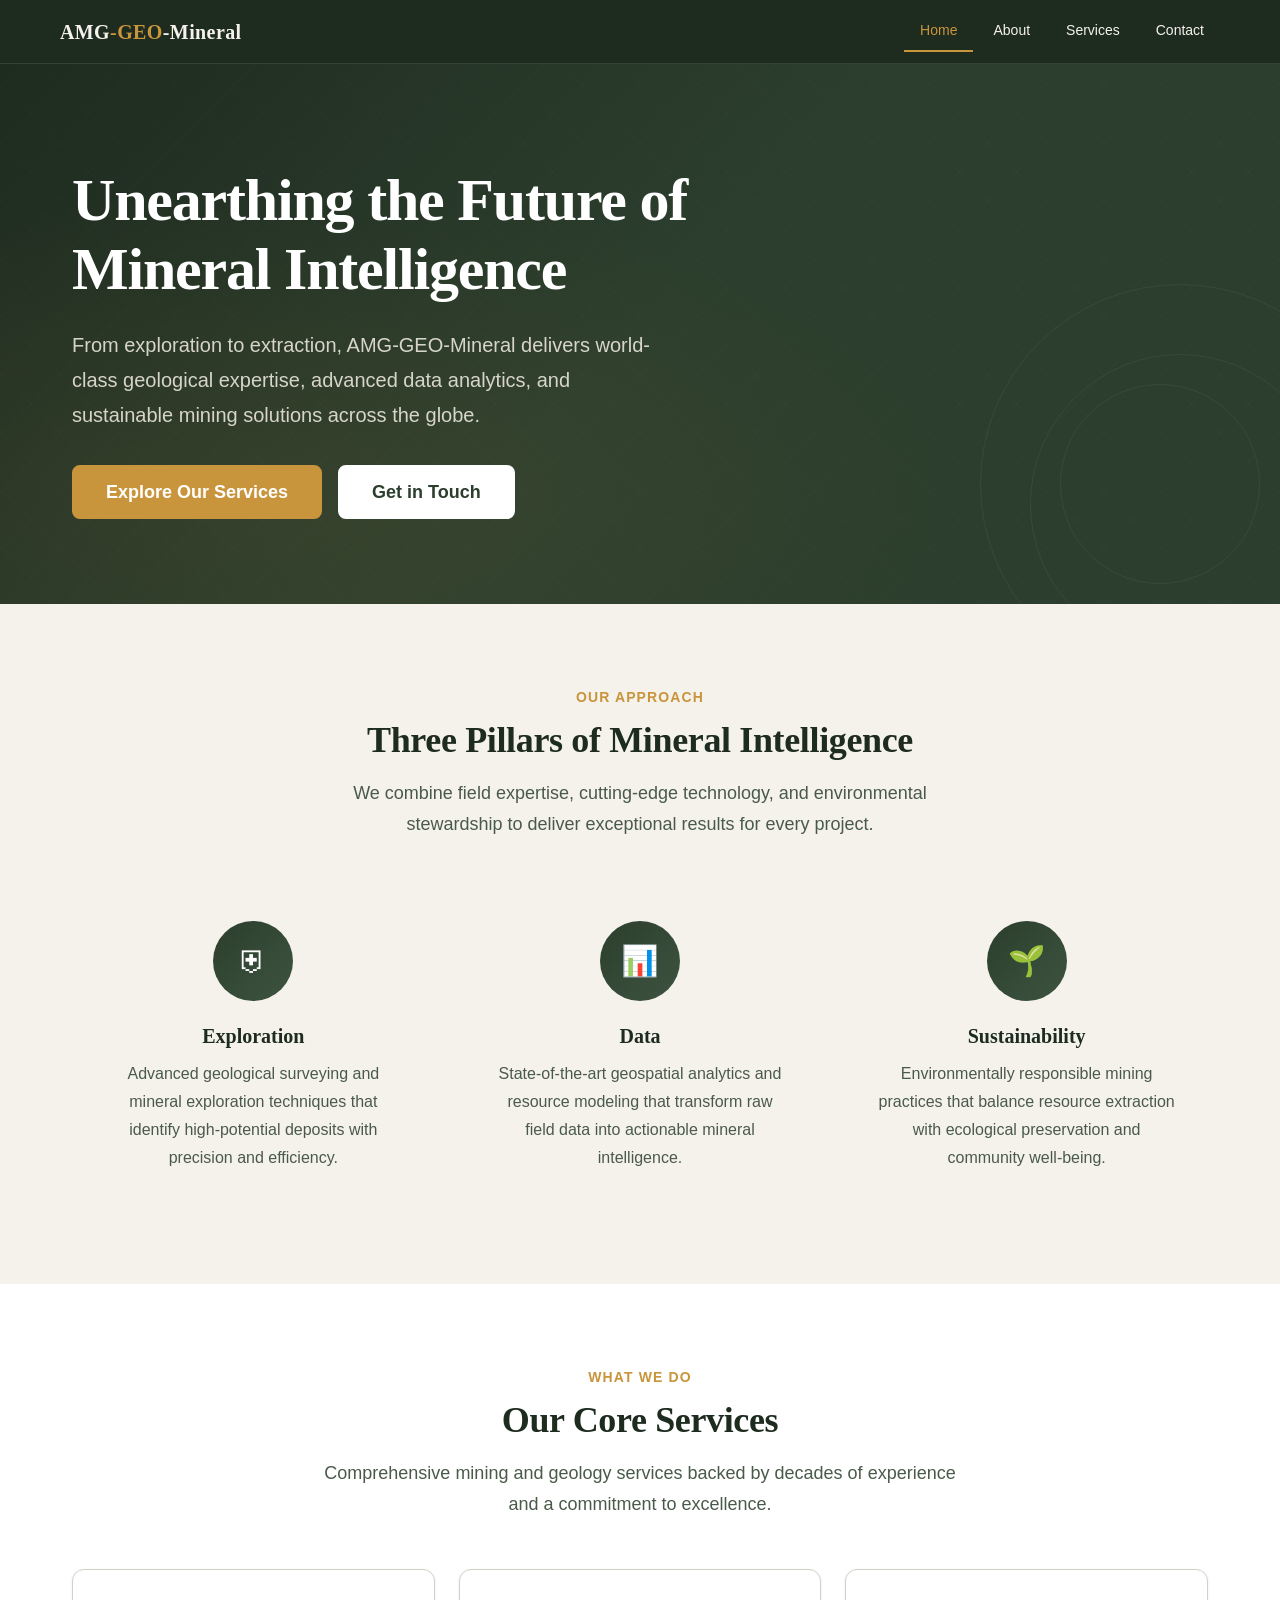
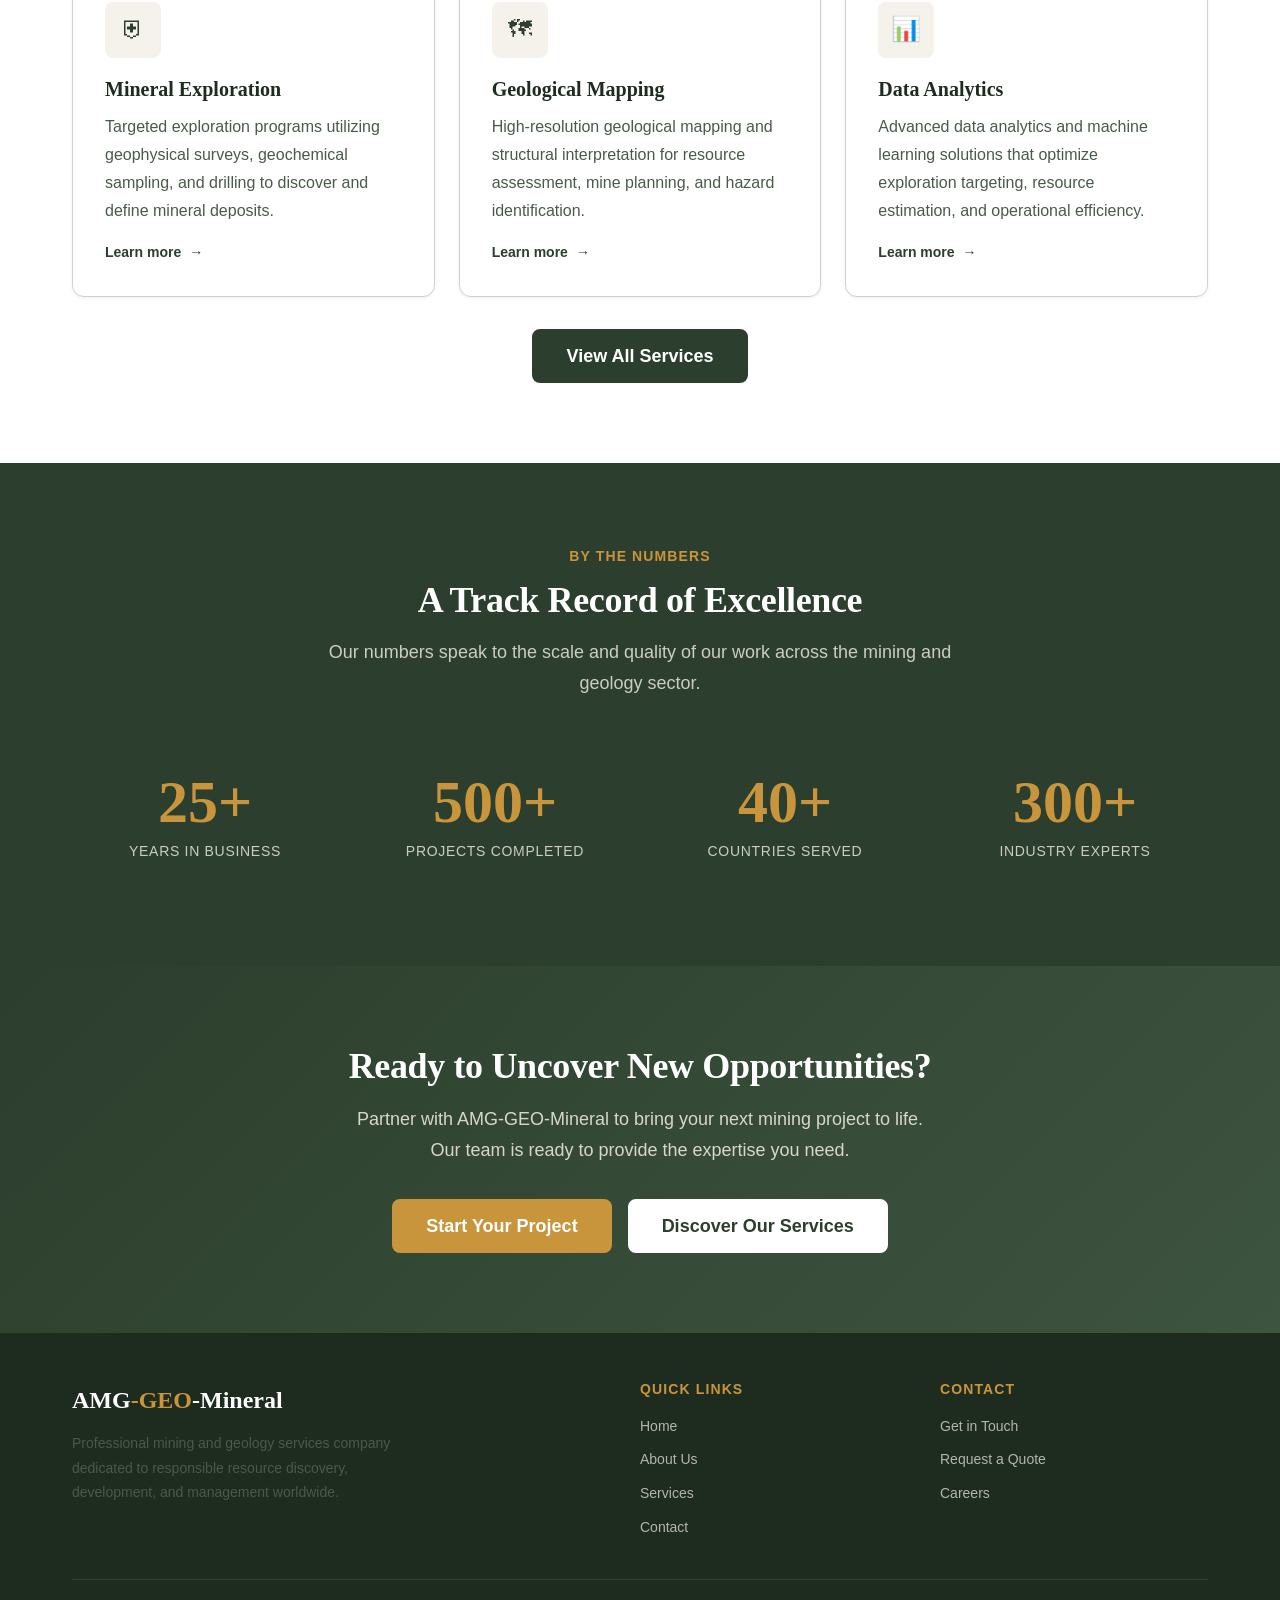
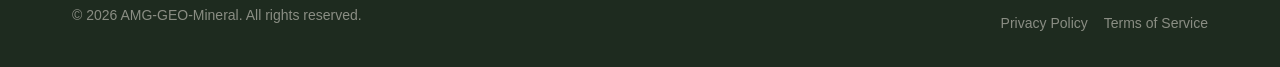
==== index.html @ ed51b672 "Initial site: landing pages, services, about, and assets Full static site for AMG-GEO-Mineral with c" ====
<!DOCTYPE html>
<html lang="en">
<head>
  <meta charset="UTF-8">
  <meta name="viewport" content="width=device-width, initial-scale=1.0">
  <meta name="description" content="AMG-GEO-Mineral — Unearthing the Future of Mineral Intelligence. Professional mining and geology services including exploration, mapping, and data analytics.">
  <title>AMG-GEO-Mineral — Mining &amp; Geology Services</title>
  <link rel="stylesheet" href="assets/css/main.css">
  <link rel="icon" type="image/svg+xml" href="data:image/svg+xml,%3Csvg xmlns='http://www.w3.org/2000/svg' viewBox='0 0 100 100'%3E%3Ctext y='.9em' font-size='90'%3E%E2%97%87%3C/text%3E%3C/svg%3E">
</head>
<body>

  <!-- ========== NAVIGATION ========== -->
  <header class="nav" role="banner">
    <nav class="nav__inner" aria-label="Main navigation">
      <a href="index.html" class="nav__logo" aria-label="AMG-GEO-Mineral home">
        AMG<span class="nav__logo-accent">-GEO</span>-Mineral
      </a>
      <button class="nav__toggle" aria-expanded="false" aria-controls="nav-menu" aria-label="Toggle navigation menu">
        <span class="nav__toggle-bar"></span>
        <span class="nav__toggle-bar"></span>
        <span class="nav__toggle-bar"></span>
      </button>
      <ul id="nav-menu" class="nav__links" aria-hidden="true">
        <li><a href="index.html" class="nav__link nav__link--active">Home</a></li>
        <li><a href="about/mineral-exploration-company/" class="nav__link">About</a></li>
        <li><a href="services/mineral-exploration-services/" class="nav__link">Services</a></li>
        <li><a href="pages/contact.html" class="nav__link">Contact</a></li>
      </ul>
    </nav>
  </header>

  <main>
    <!-- ========== HERO ========== -->
    <section class="hero" aria-label="Hero banner">
      <div class="hero__pattern" aria-hidden="true"></div>
      <div class="hero__geology" aria-hidden="true">
        <div class="hero__geology-line"></div>
        <div class="hero__geology-line"></div>
        <div class="hero__geology-line"></div>
      </div>
      <div class="container">
        <div class="hero__content">
          <h1 class="hero__tagline">Unearthing the Future of Mineral Intelligence</h1>
          <p class="hero__subtitle">From exploration to extraction, AMG-GEO-Mineral delivers world-class geological expertise, advanced data analytics, and sustainable mining solutions across the globe.</p>
          <div class="hero__actions">
            <a href="pages/services.html" class="btn btn--accent btn--large">Explore Our Services</a>
            <a href="pages/contact.html" class="btn btn--light btn--large">Get in Touch</a>
          </div>
        </div>
      </div>
    </section>

    <!-- ========== VALUE PROPOSITION (PILLARS) ========== -->
    <section class="section section--cream" aria-labelledby="value-prop-title">
      <div class="container">
        <div class="section__header">
          <span class="section-label">Our Approach</span>
          <h2 id="value-prop-title" class="section__title">Three Pillars of Mineral Intelligence</h2>
          <p class="section__subtitle">We combine field expertise, cutting-edge technology, and environmental stewardship to deliver exceptional results for every project.</p>
        </div>
        <div class="grid grid--3">
          <article class="pillar">
            <div class="pillar__graphic" aria-hidden="true">&#x26E8;</div>
            <h3 class="pillar__title">Exploration</h3>
            <p class="pillar__text">Advanced geological surveying and mineral exploration techniques that identify high-potential deposits with precision and efficiency.</p>
          </article>
          <article class="pillar">
            <div class="pillar__graphic" aria-hidden="true">&#x1F4CA;</div>
            <h3 class="pillar__title">Data</h3>
            <p class="pillar__text">State-of-the-art geospatial analytics and resource modeling that transform raw field data into actionable mineral intelligence.</p>
          </article>
          <article class="pillar">
            <div class="pillar__graphic" aria-hidden="true">&#x1F331;</div>
            <h3 class="pillar__title">Sustainability</h3>
            <p class="pillar__text">Environmentally responsible mining practices that balance resource extraction with ecological preservation and community well-being.</p>
          </article>
        </div>
      </div>
    </section>

    <!-- ========== FEATURED SERVICES ========== -->
    <section class="section" aria-labelledby="services-preview-title">
      <div class="container">
        <div class="section__header">
          <span class="section-label">What We Do</span>
          <h2 id="services-preview-title" class="section__title">Our Core Services</h2>
          <p class="section__subtitle">Comprehensive mining and geology services backed by decades of experience and a commitment to excellence.</p>
        </div>
        <div class="featured-services">
          <article class="card">
            <div class="card__icon" aria-hidden="true">&#x26E8;</div>
            <h3 class="card__title">Mineral Exploration</h3>
            <p class="card__text">Targeted exploration programs utilizing geophysical surveys, geochemical sampling, and drilling to discover and define mineral deposits.</p>
            <a href="pages/services.html" class="card__link">
              Learn more <span class="card__link-arrow" aria-hidden="true">&rarr;</span>
            </a>
          </article>
          <article class="card">
            <div class="card__icon" aria-hidden="true">&#x1F5FA;</div>
            <h3 class="card__title">Geological Mapping</h3>
            <p class="card__text">High-resolution geological mapping and structural interpretation for resource assessment, mine planning, and hazard identification.</p>
            <a href="pages/services.html" class="card__link">
              Learn more <span class="card__link-arrow" aria-hidden="true">&rarr;</span>
            </a>
          </article>
          <article class="card">
            <div class="card__icon" aria-hidden="true">&#x1F4CA;</div>
            <h3 class="card__title">Data Analytics</h3>
            <p class="card__text">Advanced data analytics and machine learning solutions that optimize exploration targeting, resource estimation, and operational efficiency.</p>
            <a href="pages/services.html" class="card__link">
              Learn more <span class="card__link-arrow" aria-hidden="true">&rarr;</span>
            </a>
          </article>
        </div>
        <div class="text-center" style="margin-top: var(--space-8);">
          <a href="pages/services.html" class="btn btn--primary btn--large">View All Services</a>
        </div>
      </div>
    </section>

    <!-- ========== STATS ========== -->
    <section class="section section--green" aria-labelledby="stats-title">
      <div class="container">
        <div class="section__header">
          <span class="section-label">By the Numbers</span>
          <h2 id="stats-title" class="section__title">A Track Record of Excellence</h2>
          <p class="section__subtitle">Our numbers speak to the scale and quality of our work across the mining and geology sector.</p>
        </div>
        <div class="stats">
          <div class="stats__item">
            <div class="stats__number" aria-label="25+ years">25+</div>
            <div class="stats__label">Years in Business</div>
          </div>
          <div class="stats__item">
            <div class="stats__number" aria-label="500+ projects">500+</div>
            <div class="stats__label">Projects Completed</div>
          </div>
          <div class="stats__item">
            <div class="stats__number" aria-label="40+ countries">40+</div>
            <div class="stats__label">Countries Served</div>
          </div>
          <div class="stats__item">
            <div class="stats__number" aria-label="300+ experts">300+</div>
            <div class="stats__label">Industry Experts</div>
          </div>
        </div>
      </div>
    </section>

    <!-- ========== CTA ========== -->
    <section class="cta" aria-labelledby="cta-title">
      <div class="container">
        <h2 id="cta-title" class="cta__title">Ready to Uncover New Opportunities?</h2>
        <p class="cta__text">Partner with AMG-GEO-Mineral to bring your next mining project to life. Our team is ready to provide the expertise you need.</p>
        <div class="cta__actions">
          <a href="pages/contact.html" class="btn btn--accent btn--large">Start Your Project</a>
          <a href="pages/services.html" class="btn btn--light btn--large">Discover Our Services</a>
        </div>
      </div>
    </section>
  </main>

  <!-- ========== FOOTER ========== -->
  <footer class="footer" role="contentinfo">
    <div class="container">
      <div class="footer__grid">
        <div>
          <a href="index.html" class="footer__brand" aria-label="AMG-GEO-Mineral home">
            AMG<span class="footer__brand-accent">-GEO</span>-Mineral
          </a>
          <p class="footer__about">Professional mining and geology services company dedicated to responsible resource discovery, development, and management worldwide.</p>
        </div>
        <div>
          <h4 class="footer__heading">Quick Links</h4>
          <ul class="footer__links">
            <li><a href="index.html" class="footer__link">Home</a></li>
            <li><a href="about/mineral-exploration-company/" class="footer__link">About Us</a></li>
            <li><a href="services/mineral-exploration-services/" class="footer__link">Services</a></li>
            <li><a href="pages/contact.html" class="footer__link">Contact</a></li>
          </ul>
        </div>
        <div>
          <h4 class="footer__heading">Contact</h4>
          <ul class="footer__links">
            <li><a href="pages/contact.html" class="footer__link">Get in Touch</a></li>
            <li><a href="pages/contact.html" class="footer__link">Request a Quote</a></li>
            <li><a href="pages/contact.html" class="footer__link">Careers</a></li>
          </ul>
        </div>
      </div>
      <div class="footer__bottom">
        <p class="footer__copyright">&copy; 2026 AMG-GEO-Mineral. All rights reserved.</p>
        <nav class="footer__legal" aria-label="Legal links">
          <a href="#" class="footer__legal-link">Privacy Policy</a>
          <a href="#" class="footer__legal-link">Terms of Service</a>
        </nav>
      </div>
    </div>
  </footer>

  <script src="assets/js/main.js"></script>
</body>
</html>
---- assets/css/main.css ----
/* ============================================================
   AMG-GEO-Mineral -- Main Stylesheet
   Earth-tone mining & geology company website
   ============================================================ */

/* ---------- Custom Properties ---------- */
:root {
  /* Brand Colors — AMG-2 Brand Guide v1.0 */
  --color-deep-earth: #2C3E2D;
  --color-deep-earth-dark: #1E2B1F;
  --color-deep-earth-light: #3D5440;
  --color-mineral-teal: #1A7A6B;
  --color-mineral-teal-light: #219A87;
  --color-mineral-teal-dark: #146356;
  --color-ore-gold: #C9953C;
  --color-ore-gold-light: #DBAE5E;
  --color-ore-gold-dark: #A87A2E;
  --color-geode-white: #F5F2EB;
  --color-geode-white-dark: #E8E3D9;
  --color-white: #ffffff;

  /* Semantic Colors */
  --color-text-primary: var(--color-deep-earth-dark);
  --color-text-secondary: #4A5A4A;
  --color-text-on-dark: var(--color-geode-white);
  --color-text-muted: #7A8A7A;
  --color-bg-primary: var(--color-white);
  --color-bg-secondary: var(--color-geode-white);
  --color-bg-dark: var(--color-deep-earth-dark);
  --color-bg-green: var(--color-deep-earth);
  --color-accent: var(--color-ore-gold);
  --color-accent-hover: var(--color-ore-gold-light);
  --color-border: #D4D0C8;
  --color-success: #2E7D32;
  --color-error: #C62828;

  /* Typography — Brand: Inter (UI), DM Serif Display (headlines), JetBrains Mono (data) */
  --font-heading: 'DM Serif Display', Georgia, 'Times New Roman', serif;
  --font-body: 'Inter', -apple-system, BlinkMacSystemFont, 'Segoe UI', Roboto,
    Oxygen-Sans, Ubuntu, Cantarell, 'Helvetica Neue', sans-serif;
  --font-mono: 'JetBrains Mono', 'SFMono-Regular', Consolas, 'Liberation Mono', Menlo, monospace;

  --text-xs: 0.75rem;
  --text-sm: 0.875rem;
  --text-base: 1rem;
  --text-lg: 1.125rem;
  --text-xl: 1.25rem;
  --text-2xl: 1.5rem;
  --text-3xl: 1.875rem;
  --text-4xl: 2.25rem;
  --text-5xl: 3rem;
  --text-6xl: 3.75rem;

  --leading-tight: 1.15;
  --leading-snug: 1.3;
  --leading-normal: 1.6;
  --leading-relaxed: 1.75;

  /* Spacing */
  --space-1: 0.25rem;
  --space-2: 0.5rem;
  --space-3: 0.75rem;
  --space-4: 1rem;
  --space-5: 1.25rem;
  --space-6: 1.5rem;
  --space-8: 2rem;
  --space-10: 2.5rem;
  --space-12: 3rem;
  --space-16: 4rem;
  --space-20: 5rem;
  --space-24: 6rem;

  /* Layout */
  --max-width: 1200px;
  --nav-height: 4rem;

  /* Borders & Shadows */
  --radius-sm: 4px;
  --radius-md: 8px;
  --radius-lg: 12px;
  --shadow-sm: 0 1px 3px rgba(30, 43, 31, 0.08);
  --shadow-md: 0 4px 12px rgba(30, 43, 31, 0.12);
  --shadow-lg: 0 8px 30px rgba(30, 43, 31, 0.15);

  /* Transitions */
  --transition-fast: 150ms ease;
  --transition-base: 250ms ease;
  --transition-slow: 400ms ease;
}

/* ---------- Reset & Base ---------- */
*,
*::before,
*::after {
  box-sizing: border-box;
  margin: 0;
  padding: 0;
}

html {
  scroll-behavior: smooth;
  -webkit-text-size-adjust: 100%;
}

body {
  font-family: var(--font-body);
  font-size: var(--text-base);
  line-height: var(--leading-normal);
  color: var(--color-text-primary);
  background-color: var(--color-bg-primary);
  -webkit-font-smoothing: antialiased;
  -moz-osx-font-smoothing: grayscale;
}

img {
  max-width: 100%;
  height: auto;
  display: block;
}

a {
  color: var(--color-deep-earth);
  text-decoration: none;
  transition: color var(--transition-fast);
}

a:hover {
  color: var(--color-ore-gold);
}

a:focus-visible,
button:focus-visible,
input:focus-visible,
textarea:focus-visible,
select:focus-visible {
  outline: 2px solid var(--color-ore-gold);
  outline-offset: 2px;
}

ul, ol {
  list-style: none;
}

/* ---------- Typography ---------- */
h1, h2, h3, h4, h5, h6 {
  font-family: var(--font-heading);
  font-weight: 700;
  line-height: var(--leading-tight);
  color: var(--color-text-primary);
}

h1 {
  font-size: var(--text-4xl);
  letter-spacing: -0.02em;
}

h2 {
  font-size: var(--text-3xl);
  letter-spacing: -0.01em;
}

h3 {
  font-size: var(--text-2xl);
}

h4 {
  font-size: var(--text-xl);
}

p {
  margin-bottom: var(--space-4);
  color: var(--color-text-secondary);
}

.section-label {
  display: inline-block;
  font-family: var(--font-body);
  font-size: var(--text-sm);
  font-weight: 600;
  text-transform: uppercase;
  letter-spacing: 0.08em;
  color: var(--color-ore-gold);
  margin-bottom: var(--space-3);
}

/* ---------- Container ---------- */
.container {
  width: 100%;
  max-width: var(--max-width);
  margin: 0 auto;
  padding: 0 var(--space-5);
}

@media (min-width: 768px) {
  .container {
    padding: 0 var(--space-8);
  }
}

/* ---------- Buttons ---------- */
.btn {
  display: inline-flex;
  align-items: center;
  justify-content: center;
  gap: var(--space-2);
  font-family: var(--font-body);
  font-size: var(--text-base);
  font-weight: 600;
  line-height: 1;
  padding: var(--space-3) var(--space-6);
  border: 2px solid transparent;
  border-radius: var(--radius-md);
  cursor: pointer;
  transition: all var(--transition-base);
  text-align: center;
  white-space: nowrap;
}

.btn:focus-visible {
  outline: 2px solid var(--color-ore-gold);
  outline-offset: 2px;
}

.btn--primary {
  background-color: var(--color-deep-earth);
  color: var(--color-white);
  border-color: var(--color-deep-earth);
}

.btn--primary:hover,
.btn--primary:focus-visible {
  background-color: var(--color-deep-earth-light);
  border-color: var(--color-deep-earth-light);
  color: var(--color-white);
  transform: translateY(-1px);
  box-shadow: var(--shadow-md);
}

.btn--secondary {
  background-color: transparent;
  color: var(--color-deep-earth);
  border-color: var(--color-deep-earth);
}

.btn--secondary:hover,
.btn--secondary:focus-visible {
  background-color: var(--color-deep-earth);
  color: var(--color-white);
  transform: translateY(-1px);
}

.btn--accent {
  background-color: var(--color-ore-gold);
  color: var(--color-white);
  border-color: var(--color-ore-gold);
}

.btn--accent:hover,
.btn--accent:focus-visible {
  background-color: var(--color-ore-gold-dark);
  border-color: var(--color-ore-gold-dark);
  color: var(--color-white);
  transform: translateY(-1px);
  box-shadow: var(--shadow-md);
}

.btn--light {
  background-color: var(--color-white);
  color: var(--color-deep-earth);
  border-color: var(--color-white);
}

.btn--light:hover,
.btn--light:focus-visible {
  background-color: var(--color-geode-white);
  border-color: var(--color-geode-white);
  transform: translateY(-1px);
}

.btn--large {
  padding: var(--space-4) var(--space-8);
  font-size: var(--text-lg);
}

/* ---------- Navigation ---------- */
.nav {
  position: sticky;
  top: 0;
  z-index: 1000;
  background-color: var(--color-bg-dark);
  border-bottom: 1px solid rgba(245, 240, 232, 0.1);
  height: var(--nav-height);
}

.nav__inner {
  display: flex;
  align-items: center;
  justify-content: space-between;
  height: 100%;
  max-width: var(--max-width);
  margin: 0 auto;
  padding: 0 var(--space-5);
}

.nav__logo {
  font-family: var(--font-heading);
  font-size: var(--text-xl);
  font-weight: 700;
  color: var(--color-geode-white);
  letter-spacing: 0.02em;
  white-space: nowrap;
}

.nav__logo:hover {
  color: var(--color-ore-gold);
}

.nav__logo-accent {
  color: var(--color-ore-gold);
}

.nav__toggle {
  display: flex;
  flex-direction: column;
  justify-content: center;
  align-items: center;
  width: 44px;
  height: 44px;
  background: none;
  border: none;
  cursor: pointer;
  padding: var(--space-2);
  border-radius: var(--radius-sm);
  color: var(--color-geode-white);
}

.nav__toggle:hover {
  background-color: rgba(255, 255, 255, 0.1);
}

.nav__toggle-bar {
  display: block;
  width: 24px;
  height: 2px;
  background-color: var(--color-geode-white);
  transition: all var(--transition-base);
  border-radius: 1px;
}

.nav__toggle-bar + .nav__toggle-bar {
  margin-top: 6px;
}

.nav__toggle[aria-expanded="true"] .nav__toggle-bar:nth-child(1) {
  transform: rotate(45deg) translate(5px, 6px);
}

.nav__toggle[aria-expanded="true"] .nav__toggle-bar:nth-child(2) {
  opacity: 0;
}

.nav__toggle[aria-expanded="true"] .nav__toggle-bar:nth-child(3) {
  transform: rotate(-45deg) translate(5px, -6px);
}

.nav__links {
  display: none;
  position: absolute;
  top: var(--nav-height);
  left: 0;
  right: 0;
  background-color: var(--color-bg-dark);
  flex-direction: column;
  padding: var(--space-4) 0;
  border-bottom: 1px solid rgba(245, 240, 232, 0.1);
}

.nav__links[aria-hidden="false"] {
  display: flex;
}

.nav__link {
  display: block;
  padding: var(--space-3) var(--space-5);
  font-size: var(--text-base);
  font-weight: 500;
  color: var(--color-geode-white);
  transition: all var(--transition-fast);
  border-left: 3px solid transparent;
}

.nav__link:hover,
.nav__link:focus-visible {
  color: var(--color-ore-gold);
  background-color: rgba(255, 255, 255, 0.05);
}

.nav__link--active {
  color: var(--color-ore-gold);
  border-left-color: var(--color-ore-gold);
}

@media (min-width: 768px) {
  .nav__toggle {
    display: none;
  }

  .nav__links {
    display: flex;
    position: static;
    flex-direction: row;
    align-items: center;
    padding: 0;
    background-color: transparent;
    border-bottom: none;
    gap: var(--space-1);
  }

  .nav__link {
    padding: var(--space-2) var(--space-4);
    border-left: none;
    border-bottom: 2px solid transparent;
    font-size: var(--text-sm);
  }

  .nav__link--active {
    border-left-color: transparent;
    border-bottom-color: var(--color-ore-gold);
  }
}

/* ---------- Hero Section ---------- */
.hero {
  position: relative;
  background: linear-gradient(135deg, var(--color-deep-earth-dark) 0%, var(--color-deep-earth) 50%, var(--color-deep-earth) 100%);
  color: var(--color-geode-white);
  padding: var(--space-16) 0 var(--space-12);
  overflow: hidden;
  min-height: 70vh;
  display: flex;
  align-items: center;
}

.hero::before {
  content: '';
  position: absolute;
  inset: 0;
  background:
    radial-gradient(ellipse at 20% 80%, rgba(201, 149, 60, 0.08) 0%, transparent 50%),
    radial-gradient(ellipse at 80% 20%, rgba(44, 62, 45, 0.3) 0%, transparent 50%);
  pointer-events: none;
}

.hero__pattern {
  position: absolute;
  inset: 0;
  opacity: 0.03;
  background-image:
    repeating-linear-gradient(
      45deg,
      transparent,
      transparent 40px,
      rgba(245, 240, 232, 0.5) 40px,
      rgba(245, 240, 232, 0.5) 41px
    ),
    repeating-linear-gradient(
      -45deg,
      transparent,
      transparent 40px,
      rgba(245, 240, 232, 0.5) 40px,
      rgba(245, 240, 232, 0.5) 41px
    );
  pointer-events: none;
}

.hero .container {
  position: relative;
  z-index: 1;
}

.hero__content {
  max-width: 720px;
}

.hero__tagline {
  font-family: var(--font-heading);
  font-size: var(--text-4xl);
  font-weight: 700;
  color: var(--color-white);
  line-height: var(--leading-tight);
  margin-bottom: var(--space-6);
}

.hero__subtitle {
  font-size: var(--text-lg);
  color: rgba(245, 240, 232, 0.85);
  line-height: var(--leading-relaxed);
  margin-bottom: var(--space-8);
  max-width: 600px;
}

.hero__actions {
  display: flex;
  flex-wrap: wrap;
  gap: var(--space-4);
}

/* Hero -- Geological lines decoration */
.hero__geology {
  position: absolute;
  right: 0;
  bottom: 0;
  width: 40%;
  height: 100%;
  opacity: 0.06;
  pointer-events: none;
}

.hero__geology-line {
  position: absolute;
  border: 1px solid var(--color-geode-white);
  border-radius: 50%;
}

.hero__geology-line:nth-child(1) {
  width: 300px;
  height: 300px;
  right: -50px;
  bottom: -50px;
}

.hero__geology-line:nth-child(2) {
  width: 200px;
  height: 200px;
  right: 20px;
  bottom: 20px;
}

.hero__geology-line:nth-child(3) {
  width: 400px;
  height: 400px;
  right: -100px;
  bottom: -80px;
}

@media (min-width: 768px) {
  .hero {
    padding: var(--space-24) 0 var(--space-20);
    min-height: 60vh;
  }

  .hero__tagline {
    font-size: var(--text-5xl);
  }

  .hero__subtitle {
    font-size: var(--text-xl);
  }
}

@media (min-width: 1024px) {
  .hero__tagline {
    font-size: var(--text-6xl);
  }
}

/* ---------- Section Shared ---------- */
.section {
  padding: var(--space-16) 0;
}

.section--dark {
  background-color: var(--color-bg-dark);
  color: var(--color-geode-white);
}

.section--green {
  background-color: var(--color-bg-green);
  color: var(--color-geode-white);
}

.section--cream {
  background-color: var(--color-bg-secondary);
}

.section__header {
  text-align: center;
  margin-bottom: var(--space-12);
}

.section__header--left {
  text-align: left;
}

.section__header--left .section__subtitle {
  margin-left: 0;
}

.section__title {
  font-size: var(--text-3xl);
  margin-bottom: var(--space-4);
}

.section--dark .section__title,
.section--green .section__title {
  color: var(--color-white);
}

.section--dark .section__subtitle,
.section--green .section__subtitle {
  color: rgba(245, 240, 232, 0.8);
}

.section__subtitle {
  font-size: var(--text-lg);
  color: var(--color-text-secondary);
  max-width: 640px;
  margin: 0 auto;
  line-height: var(--leading-relaxed);
}

@media (min-width: 768px) {
  .section {
    padding: var(--space-20) 0;
  }

  .section__title {
    font-size: var(--text-4xl);
  }
}

/* ---------- Grid Layouts ---------- */
.grid {
  display: grid;
  gap: var(--space-6);
}

.grid--2 {
  grid-template-columns: 1fr;
}

.grid--3 {
  grid-template-columns: 1fr;
}

.grid--4 {
  grid-template-columns: 1fr;
}

@media (min-width: 768px) {
  .grid--2 {
    grid-template-columns: repeat(2, 1fr);
  }

  .grid--3 {
    grid-template-columns: repeat(2, 1fr);
  }
}

@media (min-width: 1024px) {
  .grid--3 {
    grid-template-columns: repeat(3, 1fr);
  }

  .grid--4 {
    grid-template-columns: repeat(4, 1fr);
  }
}

/* ---------- Cards ---------- */
.card {
  background-color: var(--color-white);
  border-radius: var(--radius-lg);
  padding: var(--space-8);
  box-shadow: var(--shadow-sm);
  transition: all var(--transition-base);
  border: 1px solid var(--color-border);
}

.card:hover {
  transform: translateY(-4px);
  box-shadow: var(--shadow-lg);
  border-color: var(--color-ore-gold);
}

.card--dark {
  background-color: rgba(255, 255, 255, 0.05);
  border-color: rgba(245, 240, 232, 0.15);
  color: var(--color-geode-white);
}

.card--dark:hover {
  border-color: var(--color-ore-gold);
  background-color: rgba(255, 255, 255, 0.08);
}

.card--dark .card__title,
.card--dark .card__text {
  color: var(--color-geode-white);
}

.card--dark .card__text {
  color: rgba(245, 240, 232, 0.8);
}

.card__icon {
  display: flex;
  align-items: center;
  justify-content: center;
  width: 56px;
  height: 56px;
  border-radius: var(--radius-md);
  background-color: var(--color-geode-white);
  margin-bottom: var(--space-5);
  font-size: var(--text-2xl);
  color: var(--color-deep-earth);
}

.card--dark .card__icon {
  background-color: rgba(201, 149, 60, 0.15);
  color: var(--color-ore-gold);
}

.card__title {
  font-size: var(--text-xl);
  margin-bottom: var(--space-3);
}

.card__text {
  font-size: var(--text-base);
  color: var(--color-text-secondary);
  line-height: var(--leading-relaxed);
  margin-bottom: 0;
}

.card__link {
  display: inline-flex;
  align-items: center;
  gap: var(--space-2);
  margin-top: var(--space-4);
  font-weight: 600;
  font-size: var(--text-sm);
  color: var(--color-deep-earth);
  transition: all var(--transition-fast);
}

.card__link:hover {
  color: var(--color-ore-gold);
  gap: var(--space-3);
}

.card__link-arrow {
  transition: transform var(--transition-fast);
}

.card__link:hover .card__link-arrow {
  transform: translateX(4px);
}

.card--dark .card__link {
  color: var(--color-ore-gold);
}

/* ---------- Stats Section ---------- */
.stats {
  display: grid;
  grid-template-columns: repeat(2, 1fr);
  gap: var(--space-6);
}

.stats__item {
  text-align: center;
  padding: var(--space-6);
}

.stats__number {
  font-family: var(--font-heading);
  font-size: var(--text-5xl);
  font-weight: 700;
  color: var(--color-ore-gold);
  line-height: 1;
  margin-bottom: var(--space-2);
}

.stats__label {
  font-size: var(--text-sm);
  color: rgba(245, 240, 232, 0.8);
  text-transform: uppercase;
  letter-spacing: 0.05em;
}

@media (min-width: 768px) {
  .stats {
    grid-template-columns: repeat(4, 1fr);
  }

  .stats__number {
    font-size: var(--text-6xl);
  }
}

/* ---------- Value Proposition (Pillars) ---------- */
.pillar {
  text-align: center;
  padding: var(--space-8);
}

.pillar__graphic {
  width: 80px;
  height: 80px;
  margin: 0 auto var(--space-6);
  border-radius: 50%;
  display: flex;
  align-items: center;
  justify-content: center;
  font-size: var(--text-3xl);
  background: linear-gradient(135deg, var(--color-deep-earth), var(--color-deep-earth-light));
  color: var(--color-white);
}

.pillar__title {
  font-size: var(--text-xl);
  margin-bottom: var(--space-3);
}

.pillar__text {
  font-size: var(--text-base);
  color: var(--color-text-secondary);
  line-height: var(--leading-relaxed);
  max-width: 320px;
  margin: 0 auto;
}

/* ---------- Services Detail ---------- */
.service-detail {
  display: grid;
  grid-template-columns: 1fr;
  gap: var(--space-8);
}

.service-detail__item {
  display: grid;
  grid-template-columns: 1fr;
  gap: var(--space-6);
  padding: var(--space-8);
  background-color: var(--color-white);
  border-radius: var(--radius-lg);
  box-shadow: var(--shadow-sm);
  border: 1px solid var(--color-border);
  transition: all var(--transition-base);
}

.service-detail__item:hover {
  box-shadow: var(--shadow-md);
  border-color: var(--color-ore-gold);
}

.service-detail__icon {
  display: flex;
  align-items: center;
  justify-content: center;
  width: 64px;
  height: 64px;
  border-radius: var(--radius-md);
  background: linear-gradient(135deg, var(--color-deep-earth), var(--color-deep-earth-light));
  color: var(--color-white);
  font-size: var(--text-2xl);
}

.service-detail__title {
  font-size: var(--text-xl);
  margin-bottom: var(--space-3);
}

.service-detail__desc {
  color: var(--color-text-secondary);
  line-height: var(--leading-relaxed);
  margin-bottom: var(--space-4);
}

.service-detail__benefits {
  display: flex;
  flex-wrap: wrap;
  gap: var(--space-2);
}

.service-detail__benefit {
  display: inline-flex;
  align-items: center;
  gap: var(--space-1);
  font-size: var(--text-sm);
  padding: var(--space-1) var(--space-3);
  background-color: var(--color-geode-white);
  border-radius: var(--radius-sm);
  color: var(--color-text-secondary);
}

.service-detail__benefit::before {
  content: '>';
  color: var(--color-deep-earth);
  font-weight: 700;
}

@media (min-width: 768px) {
  .service-detail__item {
    grid-template-columns: auto 1fr;
    gap: var(--space-8);
  }
}

/* ---------- CTA Section ---------- */
.cta {
  text-align: center;
  padding: var(--space-16) 0;
  background: linear-gradient(135deg, var(--color-deep-earth) 0%, var(--color-deep-earth-light) 100%);
}

.cta__title {
  font-size: var(--text-3xl);
  color: var(--color-white);
  margin-bottom: var(--space-4);
}

.cta__text {
  font-size: var(--text-lg);
  color: rgba(245, 240, 232, 0.85);
  max-width: 600px;
  margin: 0 auto var(--space-8);
  line-height: var(--leading-relaxed);
}

.cta__actions {
  display: flex;
  flex-wrap: wrap;
  gap: var(--space-4);
  justify-content: center;
}

@media (min-width: 768px) {
  .cta {
    padding: var(--space-20) 0;
  }

  .cta__title {
    font-size: var(--text-4xl);
  }
}

/* ---------- Forms ---------- */
.form {
  max-width: 640px;
}

.form__group {
  margin-bottom: var(--space-5);
}

.form__label {
  display: block;
  font-size: var(--text-sm);
  font-weight: 600;
  color: var(--color-text-primary);
  margin-bottom: var(--space-2);
}

.form__label .form__required {
  color: var(--color-error);
  margin-left: 2px;
}

.form__input,
.form__textarea,
.form__select {
  display: block;
  width: 100%;
  padding: var(--space-3) var(--space-4);
  font-family: var(--font-body);
  font-size: var(--text-base);
  color: var(--color-text-primary);
  background-color: var(--color-white);
  border: 1px solid var(--color-border);
  border-radius: var(--radius-md);
  transition: all var(--transition-fast);
  -webkit-appearance: none;
  appearance: none;
}

.form__input:hover,
.form__textarea:hover,
.form__select:hover {
  border-color: var(--color-text-muted);
}

.form__input:focus,
.form__textarea:focus,
.form__select:focus {
  border-color: var(--color-deep-earth);
  box-shadow: 0 0 0 3px rgba(44, 62, 45, 0.1);
  outline: none;
}

.form__input--error,
.form__textarea--error {
  border-color: var(--color-error);
  box-shadow: 0 0 0 3px rgba(198, 40, 40, 0.1);
}

.form__input--error:focus,
.form__textarea--error:focus {
  border-color: var(--color-error);
  box-shadow: 0 0 0 3px rgba(198, 40, 40, 0.1);
}

.form__input--success,
.form__textarea--success {
  border-color: var(--color-success);
  box-shadow: 0 0 0 3px rgba(46, 125, 50, 0.1);
}

.form__textarea {
  min-height: 140px;
  resize: vertical;
}

.form__error {
  display: none;
  font-size: var(--text-sm);
  color: var(--color-error);
  margin-top: var(--space-1);
}

.form__error--visible {
  display: block;
}

.form__success {
  display: none;
  text-align: center;
  padding: var(--space-12);
  background-color: var(--color-geode-white);
  border-radius: var(--radius-lg);
  border: 1px solid var(--color-border);
}

.form__success--visible {
  display: block;
}

.form__success-icon {
  font-size: var(--text-5xl);
  margin-bottom: var(--space-4);
  display: block;
}

.form__success-title {
  font-size: var(--text-2xl);
  margin-bottom: var(--space-3);
}

.form__success-text {
  color: var(--color-text-secondary);
  margin-bottom: 0;
}

/* ---------- Contact Page Specific ---------- */
.contact-grid {
  display: grid;
  grid-template-columns: 1fr;
  gap: var(--space-10);
}

.contact-info {
  padding: var(--space-8);
  background-color: var(--color-bg-dark);
  border-radius: var(--radius-lg);
  color: var(--color-geode-white);
}

.contact-info__title {
  font-size: var(--text-2xl);
  color: var(--color-white);
  margin-bottom: var(--space-6);
}

.contact-info__item {
  display: flex;
  gap: var(--space-4);
  margin-bottom: var(--space-6);
}

.contact-info__icon {
  flex-shrink: 0;
  width: 44px;
  height: 44px;
  display: flex;
  align-items: center;
  justify-content: center;
  background-color: rgba(201, 149, 60, 0.15);
  border-radius: var(--radius-md);
  color: var(--color-ore-gold);
  font-size: var(--text-lg);
}

.contact-info__label {
  font-size: var(--text-sm);
  color: rgba(245, 240, 232, 0.6);
  text-transform: uppercase;
  letter-spacing: 0.05em;
  margin-bottom: var(--space-1);
}

.contact-info__value {
  color: var(--color-white);
  line-height: var(--leading-snug);
}

.contact-info__value a {
  color: var(--color-ore-gold);
}

.contact-info__value a:hover {
  color: var(--color-ore-gold-light);
}

.contact-map {
  width: 100%;
  height: 280px;
  border-radius: var(--radius-md);
  background: linear-gradient(135deg, var(--color-deep-earth) 0%, var(--color-deep-earth-dark) 100%);
  display: flex;
  align-items: center;
  justify-content: center;
  color: rgba(245, 240, 232, 0.5);
  font-family: var(--font-body);
  font-size: var(--text-sm);
  overflow: hidden;
  position: relative;
  border: 1px solid rgba(245, 240, 232, 0.1);
  margin-top: var(--space-6);
}

.contact-map__lines {
  position: absolute;
  inset: 0;
  opacity: 0.15;
}

.contact-map__lines::before,
.contact-map__lines::after {
  content: '';
  position: absolute;
  border: 1px solid var(--color-geode-white);
  border-radius: 50%;
}

.contact-map__lines::before {
  width: 120px;
  height: 120px;
  top: 50%;
  left: 50%;
  transform: translate(-50%, -50%);
}

.contact-map__lines::after {
  width: 200px;
  height: 200px;
  top: 50%;
  left: 50%;
  transform: translate(-50%, -50%);
}

.contact-map__text {
  position: relative;
  z-index: 1;
  text-align: center;
}

@media (min-width: 768px) {
  .contact-grid {
    grid-template-columns: 1fr 360px;
  }
}

/* ---------- Footer ---------- */
.footer {
  background-color: var(--color-bg-dark);
  color: rgba(245, 240, 232, 0.7);
  padding: var(--space-12) 0 0;
}

.footer__grid {
  display: grid;
  grid-template-columns: 1fr;
  gap: var(--space-8);
  padding-bottom: var(--space-10);
  border-bottom: 1px solid rgba(245, 240, 232, 0.1);
}

.footer__brand {
  font-family: var(--font-heading);
  font-size: var(--text-2xl);
  font-weight: 700;
  color: var(--color-white);
  margin-bottom: var(--space-3);
  display: block;
}

.footer__brand:hover {
  color: var(--color-ore-gold);
}

.footer__brand-accent {
  color: var(--color-ore-gold);
}

.footer__about {
  font-size: var(--text-sm);
  line-height: var(--leading-relaxed);
  max-width: 320px;
}

.footer__heading {
  font-family: var(--font-body);
  font-size: var(--text-sm);
  font-weight: 600;
  text-transform: uppercase;
  letter-spacing: 0.08em;
  color: var(--color-ore-gold);
  margin-bottom: var(--space-4);
}

.footer__links {
  display: flex;
  flex-direction: column;
  gap: var(--space-2);
}

.footer__link {
  font-size: var(--text-sm);
  color: rgba(245, 240, 232, 0.7);
  transition: all var(--transition-fast);
}

.footer__link:hover {
  color: var(--color-ore-gold);
  padding-left: var(--space-1);
}

.footer__bottom {
  padding: var(--space-6) 0;
  display: flex;
  flex-direction: column;
  align-items: center;
  gap: var(--space-3);
  text-align: center;
}

.footer__copyright {
  font-size: var(--text-sm);
  color: rgba(245, 240, 232, 0.5);
}

.footer__legal {
  display: flex;
  gap: var(--space-4);
}

.footer__legal-link {
  font-size: var(--text-sm);
  color: rgba(245, 240, 232, 0.5);
}

.footer__legal-link:hover {
  color: var(--color-ore-gold);
}

@media (min-width: 768px) {
  .footer__grid {
    grid-template-columns: 2fr 1fr 1fr;
  }

  .footer__bottom {
    flex-direction: row;
    justify-content: space-between;
    text-align: left;
  }
}

/* ---------- Page Header (inner pages) ---------- */
.page-header {
  padding: var(--space-12) 0 var(--space-8);
  background: linear-gradient(135deg, var(--color-deep-earth-dark) 0%, var(--color-deep-earth) 100%);
  text-align: center;
}

.page-header__title {
  font-size: var(--text-3xl);
  color: var(--color-white);
  margin-bottom: var(--space-3);
}

.page-header__breadcrumb {
  font-size: var(--text-sm);
  color: rgba(245, 240, 232, 0.6);
}

.page-header__breadcrumb a {
  color: rgba(245, 240, 232, 0.8);
}

.page-header__breadcrumb a:hover {
  color: var(--color-ore-gold);
}

.page-header__breadcrumb-sep {
  margin: 0 var(--space-2);
}

@media (min-width: 768px) {
  .page-header {
    padding: var(--space-16) 0 var(--space-10);
  }

  .page-header__title {
    font-size: var(--text-4xl);
  }
}

/* ---------- Featured Services Preview ---------- */
.featured-services {
  display: grid;
  grid-template-columns: 1fr;
  gap: var(--space-6);
}

@media (min-width: 768px) {
  .featured-services {
    grid-template-columns: repeat(3, 1fr);
  }
}

/* ---------- Service CTA Banner ---------- */
.service-cta-banner {
  background: linear-gradient(135deg, var(--color-deep-earth) 0%, var(--color-deep-earth-light) 100%);
  border-radius: var(--radius-lg);
  padding: var(--space-10);
  text-align: center;
  margin-top: var(--space-12);
}

.service-cta-banner__title {
  font-size: var(--text-2xl);
  color: var(--color-white);
  margin-bottom: var(--space-3);
}

.service-cta-banner__text {
  color: rgba(245, 240, 232, 0.85);
  margin-bottom: var(--space-6);
  max-width: 500px;
  margin-left: auto;
  margin-right: auto;
}

/* ---------- Utility Classes ---------- */
.text-center { text-align: center; }
.sr-only {
  position: absolute;
  width: 1px;
  height: 1px;
  padding: 0;
  margin: -1px;
  overflow: hidden;
  clip: rect(0, 0, 0, 0);
  white-space: nowrap;
  border-width: 0;
}
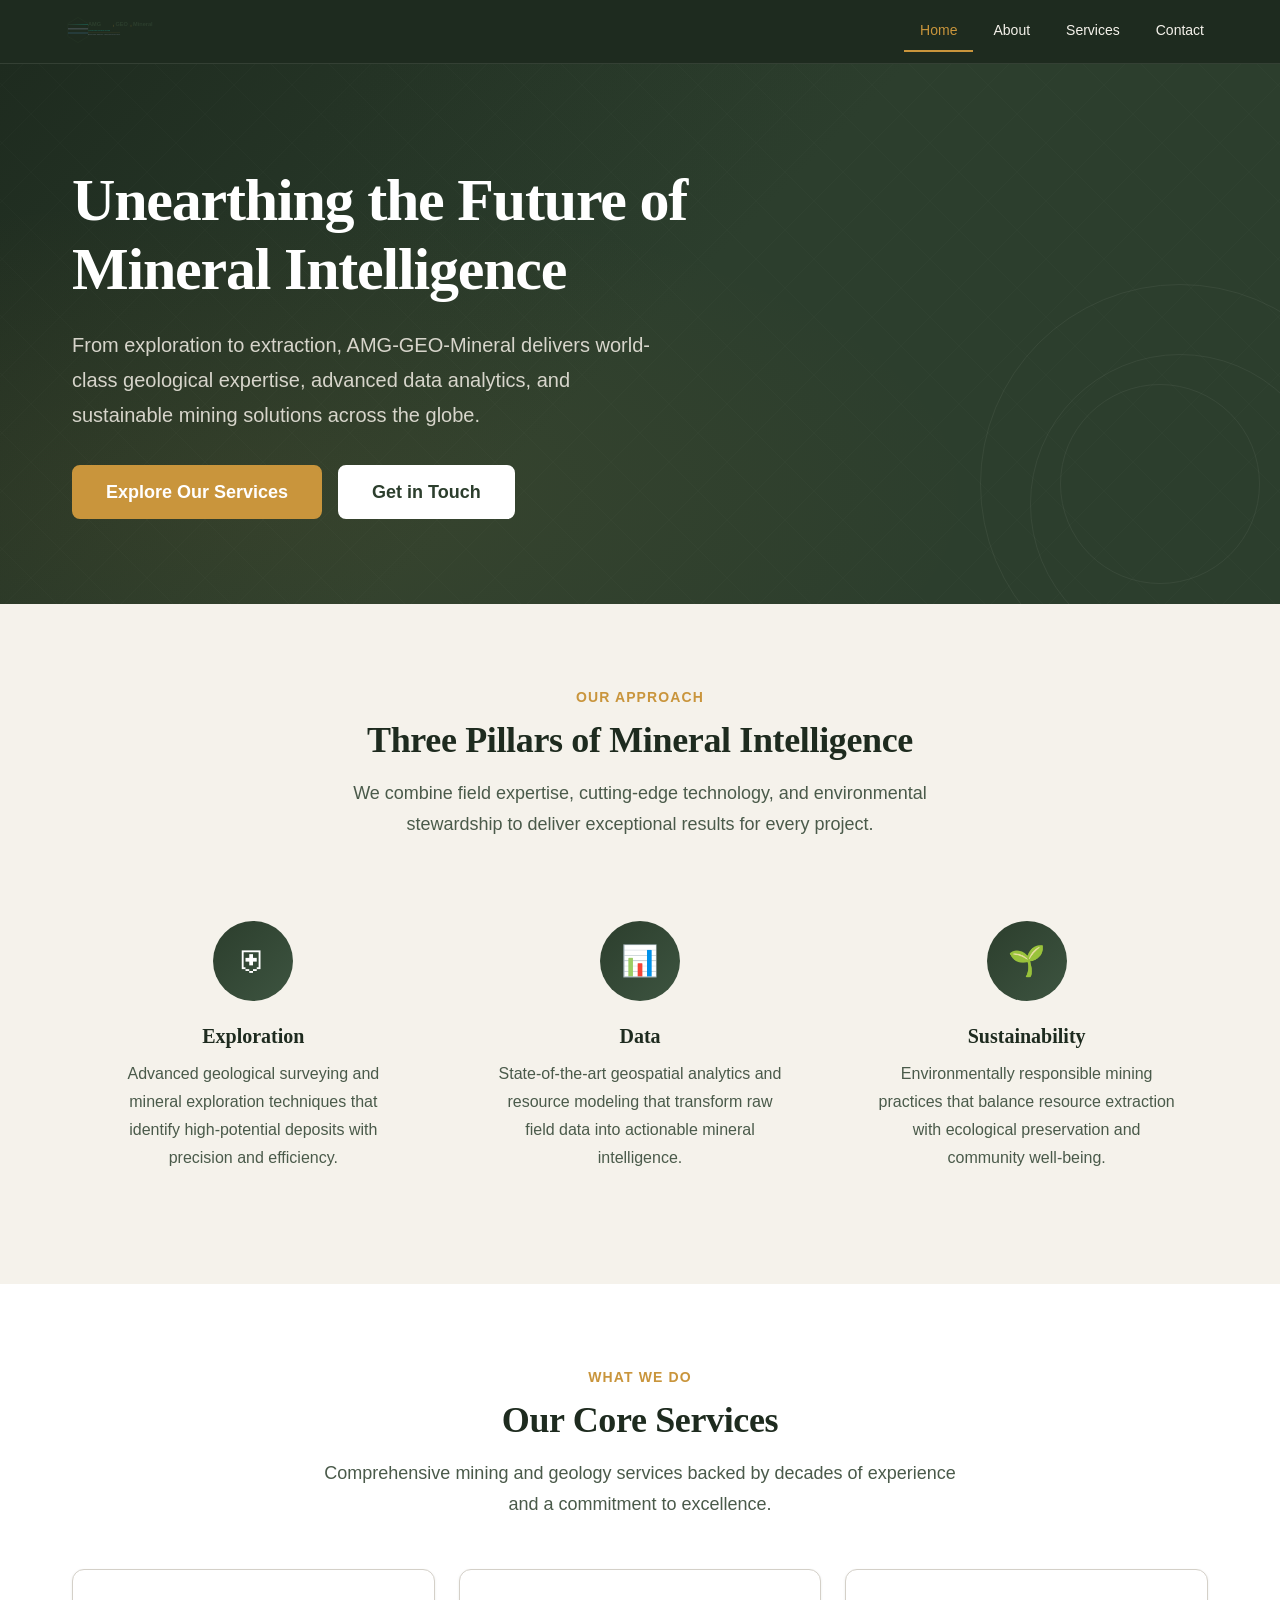
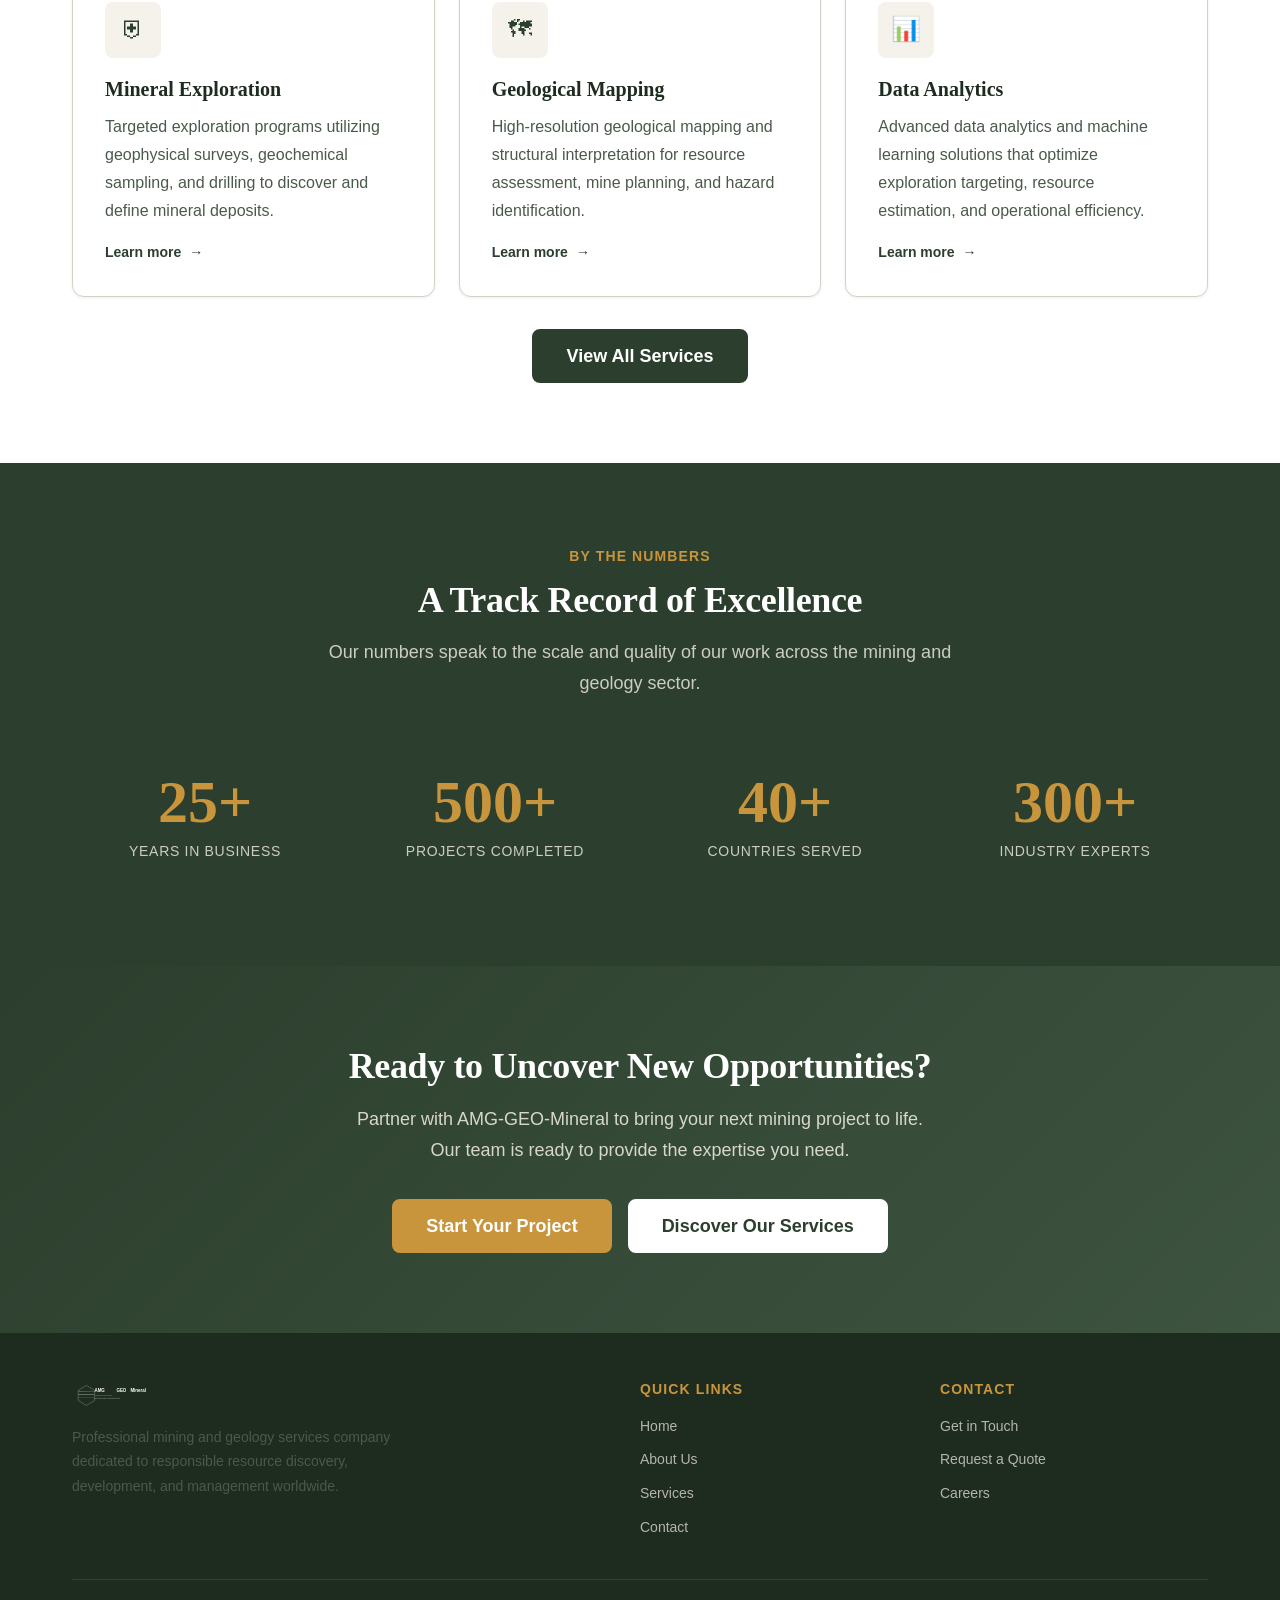
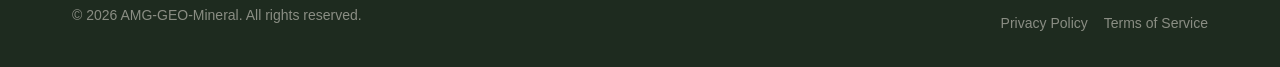
==== commit ca38b0b2: "Integrate brand logo assets across all AMG site pages Replace text-only "AMG-GEO-Mineral" header/foo" ====
--- a/index.html
+++ b/index.html
@@ -6,7 +6,7 @@
   <meta name="description" content="AMG-GEO-Mineral — Unearthing the Future of Mineral Intelligence. Professional mining and geology services including exploration, mapping, and data analytics.">
   <title>AMG-GEO-Mineral — Mining &amp; Geology Services</title>
   <link rel="stylesheet" href="assets/css/main.css">
-  <link rel="icon" type="image/svg+xml" href="data:image/svg+xml,%3Csvg xmlns='http://www.w3.org/2000/svg' viewBox='0 0 100 100'%3E%3Ctext y='.9em' font-size='90'%3E%E2%97%87%3C/text%3E%3C/svg%3E">
+  <link rel="icon" type="image/svg+xml" href="assets/images/favicon.svg">
 </head>
 <body>
 
@@ -14,7 +14,7 @@
   <header class="nav" role="banner">
     <nav class="nav__inner" aria-label="Main navigation">
       <a href="index.html" class="nav__logo" aria-label="AMG-GEO-Mineral home">
-        AMG<span class="nav__logo-accent">-GEO</span>-Mineral
+        <img src="assets/images/logo-wordmark.svg" alt="AMG-GEO-Mineral" class="nav__logo-img" width="1200" height="400">
       </a>
       <button class="nav__toggle" aria-expanded="false" aria-controls="nav-menu" aria-label="Toggle navigation menu">
         <span class="nav__toggle-bar"></span>
@@ -167,7 +167,7 @@
       <div class="footer__grid">
         <div>
           <a href="index.html" class="footer__brand" aria-label="AMG-GEO-Mineral home">
-            AMG<span class="footer__brand-accent">-GEO</span>-Mineral
+            <img src="assets/images/logo-wordmark-reversed.svg" alt="AMG-GEO-Mineral" class="footer__brand-img" width="1200" height="400">
           </a>
           <p class="footer__about">Professional mining and geology services company dedicated to responsible resource discovery, development, and management worldwide.</p>
         </div>
--- a/assets/css/main.css
+++ b/assets/css/main.css
@@ -34,11 +34,11 @@
   --color-success: #2E7D32;
   --color-error: #C62828;
 
-  /* Typography — Brand: Inter (UI), DM Serif Display (headlines), JetBrains Mono (data) */
-  --font-heading: 'DM Serif Display', Georgia, 'Times New Roman', serif;
-  --font-body: 'Inter', -apple-system, BlinkMacSystemFont, 'Segoe UI', Roboto,
+  /* Typography — Brand: IBM Plex Sans (body), Crimson Pro (headlines), IBM Plex Mono (data) */
+  --font-heading: 'Crimson Pro', Georgia, 'Times New Roman', serif;
+  --font-body: 'IBM Plex Sans', -apple-system, BlinkMacSystemFont, 'Segoe UI', Roboto,
     Oxygen-Sans, Ubuntu, Cantarell, 'Helvetica Neue', sans-serif;
-  --font-mono: 'JetBrains Mono', 'SFMono-Regular', Consolas, 'Liberation Mono', Menlo, monospace;
+  --font-mono: 'IBM Plex Mono', 'SFMono-Regular', Consolas, 'Liberation Mono', Menlo, monospace;
 
   --text-xs: 0.75rem;
   --text-sm: 0.875rem;
@@ -303,20 +303,15 @@
 }
 
 .nav__logo {
-  font-family: var(--font-heading);
-  font-size: var(--text-xl);
-  font-weight: 700;
-  color: var(--color-geode-white);
-  letter-spacing: 0.02em;
-  white-space: nowrap;
-}
-
-.nav__logo:hover {
-  color: var(--color-ore-gold);
-}
-
-.nav__logo-accent {
-  color: var(--color-ore-gold);
+  display: flex;
+  align-items: center;
+  text-decoration: none;
+}
+
+.nav__logo-img {
+  display: block;
+  height: 40px;
+  width: auto;
 }
 
 .nav__toggle {
@@ -1197,20 +1192,15 @@
 }
 
 .footer__brand {
-  font-family: var(--font-heading);
-  font-size: var(--text-2xl);
-  font-weight: 700;
-  color: var(--color-white);
+  display: block;
   margin-bottom: var(--space-3);
+  text-decoration: none;
+}
+
+.footer__brand-img {
   display: block;
-}
-
-.footer__brand:hover {
-  color: var(--color-ore-gold);
-}
-
-.footer__brand-accent {
-  color: var(--color-ore-gold);
+  height: 32px;
+  width: auto;
 }
 
 .footer__about {
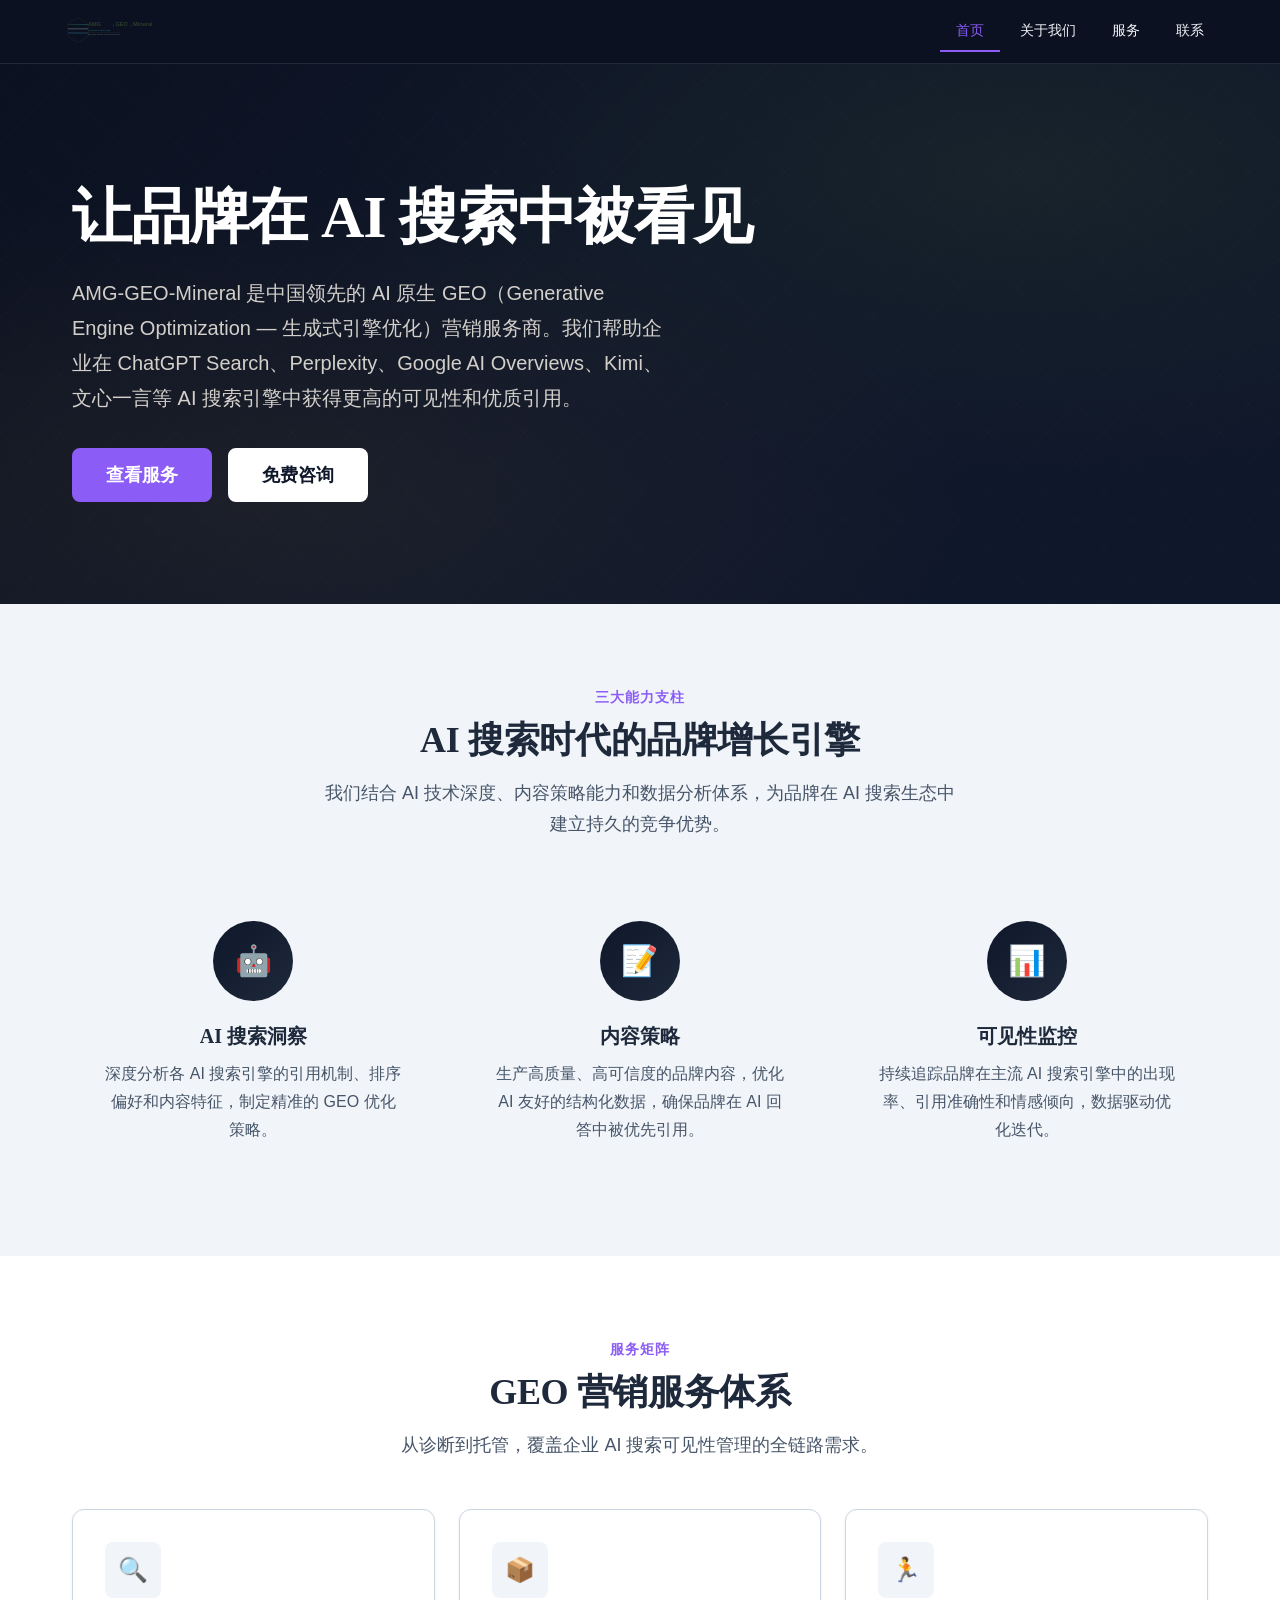
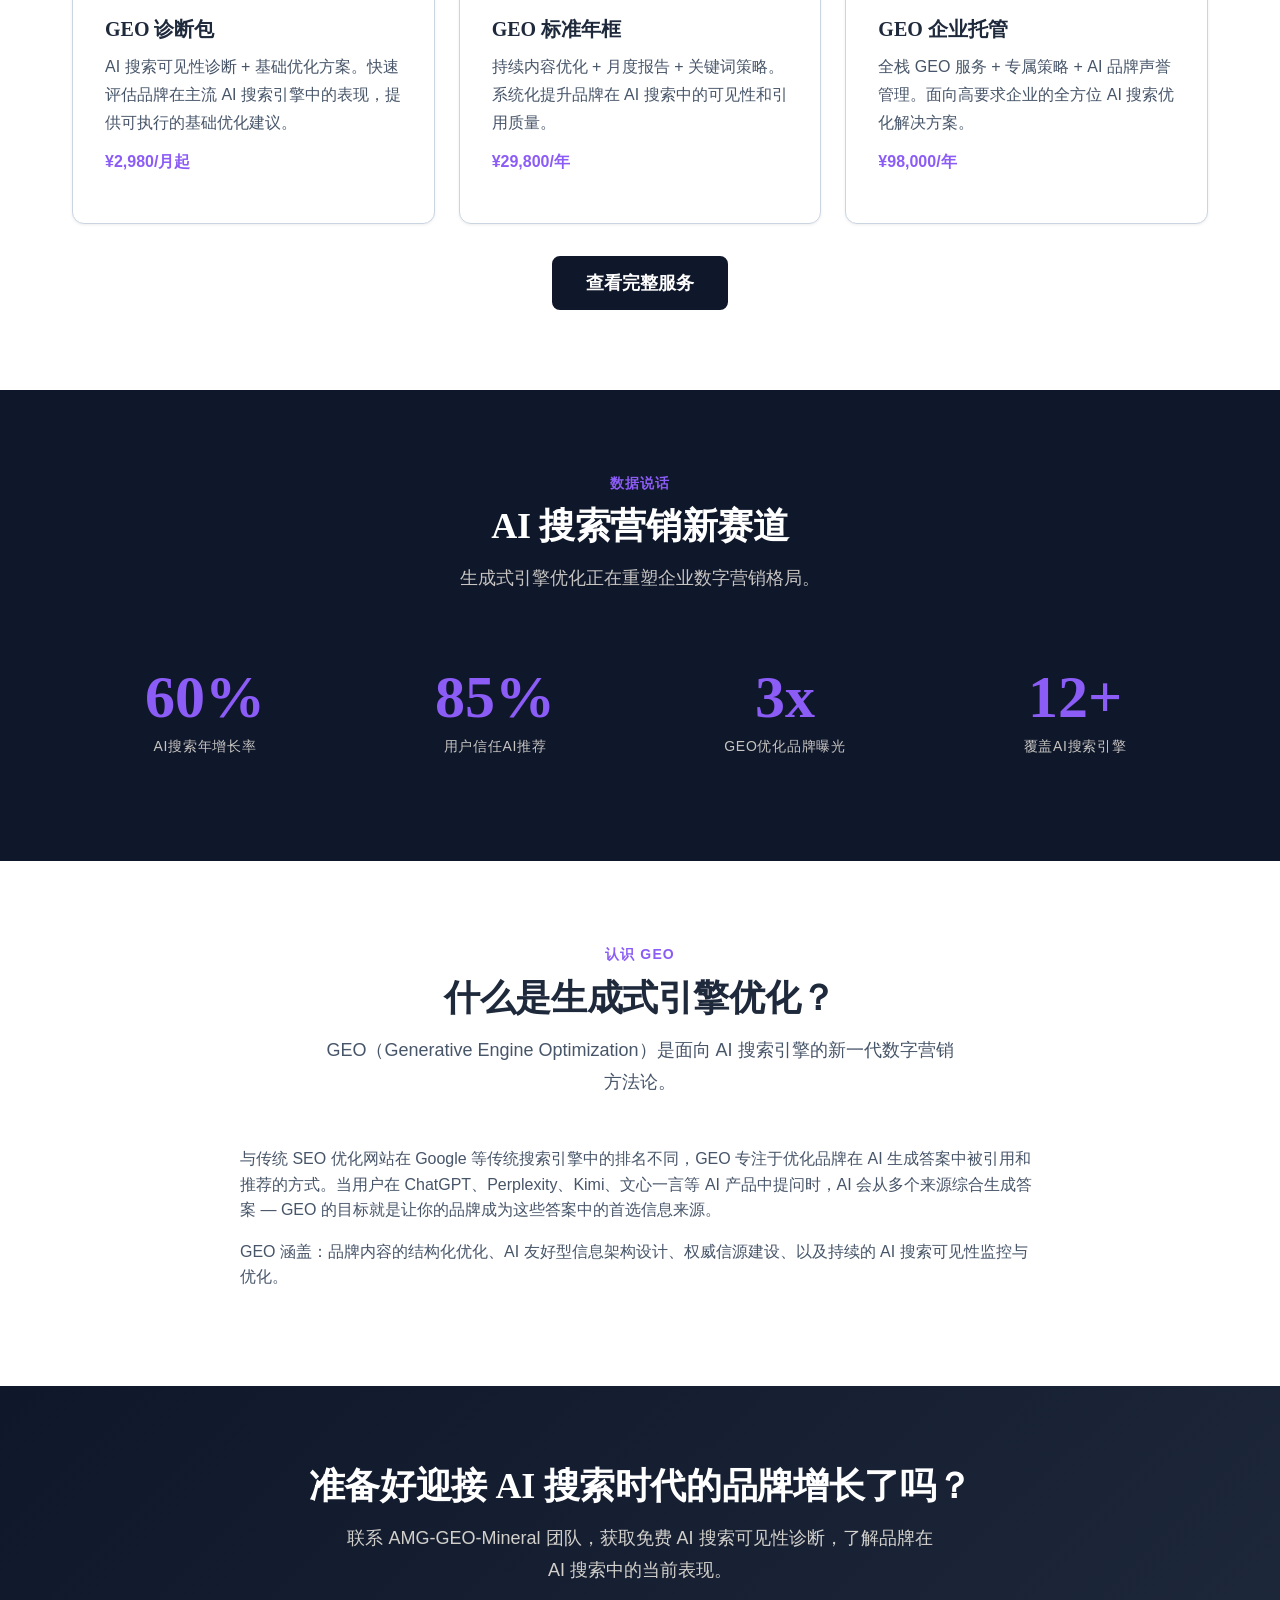
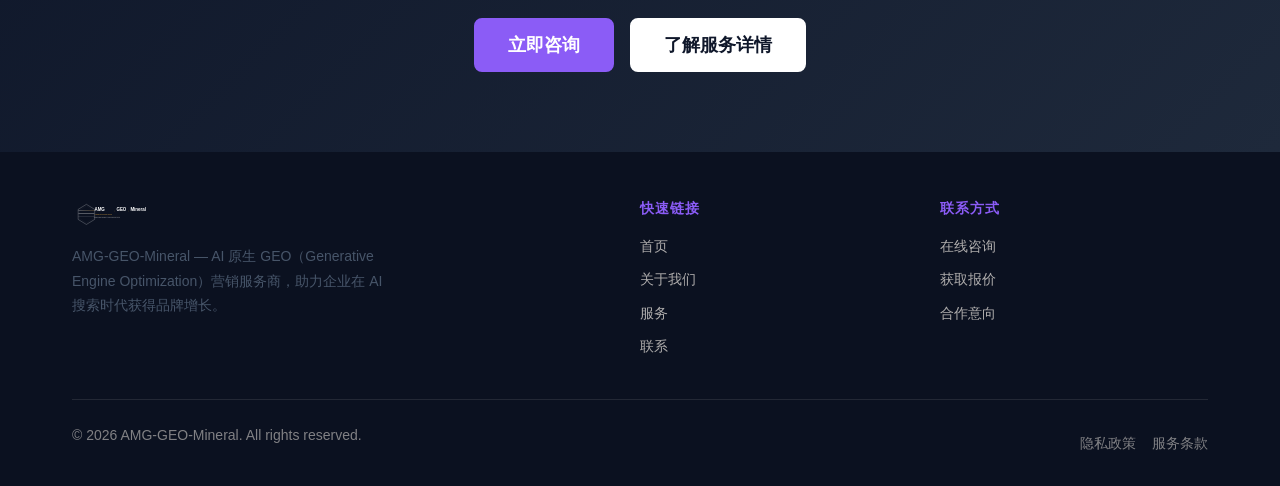
==== commit df335600: "[BOARD CORRECTIVE] GEO repositioning: mineral → Generative Engine Optimization Board directive AMG-6" ====
--- a/index.html
+++ b/index.html
@@ -1,10 +1,10 @@
 <!DOCTYPE html>
-<html lang="en">
+<html lang="zh-CN">
 <head>
   <meta charset="UTF-8">
   <meta name="viewport" content="width=device-width, initial-scale=1.0">
-  <meta name="description" content="AMG-GEO-Mineral — Unearthing the Future of Mineral Intelligence. Professional mining and geology services including exploration, mapping, and data analytics.">
-  <title>AMG-GEO-Mineral — Mining &amp; Geology Services</title>
+  <meta name="description" content="AMG-GEO-Mineral — AI原生GEO（Generative Engine Optimization / 生成式引擎优化）营销服务商。帮助企业在AI搜索中获得品牌可见性和优质引用。">
+  <title>AMG-GEO-Mineral — AI原生GEO生成式引擎优化营销服务</title>
   <link rel="stylesheet" href="assets/css/main.css">
   <link rel="icon" type="image/svg+xml" href="assets/images/favicon.svg">
 </head>
@@ -22,10 +22,10 @@
         <span class="nav__toggle-bar"></span>
       </button>
       <ul id="nav-menu" class="nav__links" aria-hidden="true">
-        <li><a href="index.html" class="nav__link nav__link--active">Home</a></li>
-        <li><a href="about/mineral-exploration-company/" class="nav__link">About</a></li>
-        <li><a href="services/mineral-exploration-services/" class="nav__link">Services</a></li>
-        <li><a href="pages/contact.html" class="nav__link">Contact</a></li>
+        <li><a href="index.html" class="nav__link nav__link--active">首页</a></li>
+        <li><a href="about/mineral-exploration-company/" class="nav__link">关于我们</a></li>
+        <li><a href="services/mineral-exploration-services/" class="nav__link">服务</a></li>
+        <li><a href="pages/contact.html" class="nav__link">联系</a></li>
       </ul>
     </nav>
   </header>
@@ -34,18 +34,13 @@
     <!-- ========== HERO ========== -->
     <section class="hero" aria-label="Hero banner">
       <div class="hero__pattern" aria-hidden="true"></div>
-      <div class="hero__geology" aria-hidden="true">
-        <div class="hero__geology-line"></div>
-        <div class="hero__geology-line"></div>
-        <div class="hero__geology-line"></div>
-      </div>
       <div class="container">
         <div class="hero__content">
-          <h1 class="hero__tagline">Unearthing the Future of Mineral Intelligence</h1>
-          <p class="hero__subtitle">From exploration to extraction, AMG-GEO-Mineral delivers world-class geological expertise, advanced data analytics, and sustainable mining solutions across the globe.</p>
+          <h1 class="hero__tagline">让品牌在 AI 搜索中被看见</h1>
+          <p class="hero__subtitle">AMG-GEO-Mineral 是中国领先的 AI 原生 GEO（Generative Engine Optimization — 生成式引擎优化）营销服务商。我们帮助企业在 ChatGPT Search、Perplexity、Google AI Overviews、Kimi、文心一言等 AI 搜索引擎中获得更高的可见性和优质引用。</p>
           <div class="hero__actions">
-            <a href="pages/services.html" class="btn btn--accent btn--large">Explore Our Services</a>
-            <a href="pages/contact.html" class="btn btn--light btn--large">Get in Touch</a>
+            <a href="pages/services.html" class="btn btn--accent btn--large">查看服务</a>
+            <a href="pages/contact.html" class="btn btn--light btn--large">免费咨询</a>
           </div>
         </div>
       </div>
@@ -55,25 +50,25 @@
     <section class="section section--cream" aria-labelledby="value-prop-title">
       <div class="container">
         <div class="section__header">
-          <span class="section-label">Our Approach</span>
-          <h2 id="value-prop-title" class="section__title">Three Pillars of Mineral Intelligence</h2>
-          <p class="section__subtitle">We combine field expertise, cutting-edge technology, and environmental stewardship to deliver exceptional results for every project.</p>
+          <span class="section-label">三大能力支柱</span>
+          <h2 id="value-prop-title" class="section__title">AI 搜索时代的品牌增长引擎</h2>
+          <p class="section__subtitle">我们结合 AI 技术深度、内容策略能力和数据分析体系，为品牌在 AI 搜索生态中建立持久的竞争优势。</p>
         </div>
         <div class="grid grid--3">
           <article class="pillar">
-            <div class="pillar__graphic" aria-hidden="true">&#x26E8;</div>
-            <h3 class="pillar__title">Exploration</h3>
-            <p class="pillar__text">Advanced geological surveying and mineral exploration techniques that identify high-potential deposits with precision and efficiency.</p>
+            <div class="pillar__graphic" aria-hidden="true">&#x1F916;</div>
+            <h3 class="pillar__title">AI 搜索洞察</h3>
+            <p class="pillar__text">深度分析各 AI 搜索引擎的引用机制、排序偏好和内容特征，制定精准的 GEO 优化策略。</p>
+          </article>
+          <article class="pillar">
+            <div class="pillar__graphic" aria-hidden="true">&#x1F4DD;</div>
+            <h3 class="pillar__title">内容策略</h3>
+            <p class="pillar__text">生产高质量、高可信度的品牌内容，优化 AI 友好的结构化数据，确保品牌在 AI 回答中被优先引用。</p>
           </article>
           <article class="pillar">
             <div class="pillar__graphic" aria-hidden="true">&#x1F4CA;</div>
-            <h3 class="pillar__title">Data</h3>
-            <p class="pillar__text">State-of-the-art geospatial analytics and resource modeling that transform raw field data into actionable mineral intelligence.</p>
-          </article>
-          <article class="pillar">
-            <div class="pillar__graphic" aria-hidden="true">&#x1F331;</div>
-            <h3 class="pillar__title">Sustainability</h3>
-            <p class="pillar__text">Environmentally responsible mining practices that balance resource extraction with ecological preservation and community well-being.</p>
+            <h3 class="pillar__title">可见性监控</h3>
+            <p class="pillar__text">持续追踪品牌在主流 AI 搜索引擎中的出现率、引用准确性和情感倾向，数据驱动优化迭代。</p>
           </article>
         </div>
       </div>
@@ -83,38 +78,32 @@
     <section class="section" aria-labelledby="services-preview-title">
       <div class="container">
         <div class="section__header">
-          <span class="section-label">What We Do</span>
-          <h2 id="services-preview-title" class="section__title">Our Core Services</h2>
-          <p class="section__subtitle">Comprehensive mining and geology services backed by decades of experience and a commitment to excellence.</p>
+          <span class="section-label">服务矩阵</span>
+          <h2 id="services-preview-title" class="section__title">GEO 营销服务体系</h2>
+          <p class="section__subtitle">从诊断到托管，覆盖企业 AI 搜索可见性管理的全链路需求。</p>
         </div>
         <div class="featured-services">
           <article class="card">
-            <div class="card__icon" aria-hidden="true">&#x26E8;</div>
-            <h3 class="card__title">Mineral Exploration</h3>
-            <p class="card__text">Targeted exploration programs utilizing geophysical surveys, geochemical sampling, and drilling to discover and define mineral deposits.</p>
-            <a href="pages/services.html" class="card__link">
-              Learn more <span class="card__link-arrow" aria-hidden="true">&rarr;</span>
-            </a>
+            <div class="card__icon" aria-hidden="true">&#x1F50D;</div>
+            <h3 class="card__title">GEO 诊断包</h3>
+            <p class="card__text">AI 搜索可见性诊断 + 基础优化方案。快速评估品牌在主流 AI 搜索引擎中的表现，提供可执行的基础优化建议。</p>
+            <p style="font-size: var(--text-base); font-weight: 700; color: var(--color-ore-gold); margin-top: var(--space-3);">¥2,980/月起</p>
           </article>
           <article class="card">
-            <div class="card__icon" aria-hidden="true">&#x1F5FA;</div>
-            <h3 class="card__title">Geological Mapping</h3>
-            <p class="card__text">High-resolution geological mapping and structural interpretation for resource assessment, mine planning, and hazard identification.</p>
-            <a href="pages/services.html" class="card__link">
-              Learn more <span class="card__link-arrow" aria-hidden="true">&rarr;</span>
-            </a>
+            <div class="card__icon" aria-hidden="true">&#x1F4E6;</div>
+            <h3 class="card__title">GEO 标准年框</h3>
+            <p class="card__text">持续内容优化 + 月度报告 + 关键词策略。系统化提升品牌在 AI 搜索中的可见性和引用质量。</p>
+            <p style="font-size: var(--text-base); font-weight: 700; color: var(--color-ore-gold); margin-top: var(--space-3);">¥29,800/年</p>
           </article>
           <article class="card">
-            <div class="card__icon" aria-hidden="true">&#x1F4CA;</div>
-            <h3 class="card__title">Data Analytics</h3>
-            <p class="card__text">Advanced data analytics and machine learning solutions that optimize exploration targeting, resource estimation, and operational efficiency.</p>
-            <a href="pages/services.html" class="card__link">
-              Learn more <span class="card__link-arrow" aria-hidden="true">&rarr;</span>
-            </a>
+            <div class="card__icon" aria-hidden="true">&#x1F3C3;</div>
+            <h3 class="card__title">GEO 企业托管</h3>
+            <p class="card__text">全栈 GEO 服务 + 专属策略 + AI 品牌声誉管理。面向高要求企业的全方位 AI 搜索优化解决方案。</p>
+            <p style="font-size: var(--text-base); font-weight: 700; color: var(--color-ore-gold); margin-top: var(--space-3);">¥98,000/年</p>
           </article>
         </div>
         <div class="text-center" style="margin-top: var(--space-8);">
-          <a href="pages/services.html" class="btn btn--primary btn--large">View All Services</a>
+          <a href="pages/services.html" class="btn btn--primary btn--large">查看完整服务</a>
         </div>
       </div>
     </section>
@@ -123,27 +112,42 @@
     <section class="section section--green" aria-labelledby="stats-title">
       <div class="container">
         <div class="section__header">
-          <span class="section-label">By the Numbers</span>
-          <h2 id="stats-title" class="section__title">A Track Record of Excellence</h2>
-          <p class="section__subtitle">Our numbers speak to the scale and quality of our work across the mining and geology sector.</p>
+          <span class="section-label">数据说话</span>
+          <h2 id="stats-title" class="section__title">AI 搜索营销新赛道</h2>
+          <p class="section__subtitle">生成式引擎优化正在重塑企业数字营销格局。</p>
         </div>
         <div class="stats">
           <div class="stats__item">
-            <div class="stats__number" aria-label="25+ years">25+</div>
-            <div class="stats__label">Years in Business</div>
-          </div>
-          <div class="stats__item">
-            <div class="stats__number" aria-label="500+ projects">500+</div>
-            <div class="stats__label">Projects Completed</div>
-          </div>
-          <div class="stats__item">
-            <div class="stats__number" aria-label="40+ countries">40+</div>
-            <div class="stats__label">Countries Served</div>
-          </div>
-          <div class="stats__item">
-            <div class="stats__number" aria-label="300+ experts">300+</div>
-            <div class="stats__label">Industry Experts</div>
-          </div>
+            <div class="stats__number" aria-label="60%">60%</div>
+            <div class="stats__label">AI搜索年增长率</div>
+          </div>
+          <div class="stats__item">
+            <div class="stats__number" aria-label="85%">85%</div>
+            <div class="stats__label">用户信任AI推荐</div>
+          </div>
+          <div class="stats__item">
+            <div class="stats__number" aria-label="3x">3x</div>
+            <div class="stats__label">GEO优化品牌曝光</div>
+          </div>
+          <div class="stats__item">
+            <div class="stats__number" aria-label="12">12+</div>
+            <div class="stats__label">覆盖AI搜索引擎</div>
+          </div>
+        </div>
+      </div>
+    </section>
+
+    <!-- ========== WHAT IS GEO ========== -->
+    <section class="section" aria-labelledby="geo-def-title">
+      <div class="container">
+        <div class="section__header">
+          <span class="section-label">认识 GEO</span>
+          <h2 id="geo-def-title" class="section__title">什么是生成式引擎优化？</h2>
+          <p class="section__subtitle">GEO（Generative Engine Optimization）是面向 AI 搜索引擎的新一代数字营销方法论。</p>
+        </div>
+        <div style="max-width: 800px; margin: 0 auto;">
+          <p>与传统 SEO 优化网站在 Google 等传统搜索引擎中的排名不同，GEO 专注于优化品牌在 AI 生成答案中被引用和推荐的方式。当用户在 ChatGPT、Perplexity、Kimi、文心一言等 AI 产品中提问时，AI 会从多个来源综合生成答案 — GEO 的目标就是让你的品牌成为这些答案中的首选信息来源。</p>
+          <p>GEO 涵盖：品牌内容的结构化优化、AI 友好型信息架构设计、权威信源建设、以及持续的 AI 搜索可见性监控与优化。</p>
         </div>
       </div>
     </section>
@@ -151,11 +155,11 @@
     <!-- ========== CTA ========== -->
     <section class="cta" aria-labelledby="cta-title">
       <div class="container">
-        <h2 id="cta-title" class="cta__title">Ready to Uncover New Opportunities?</h2>
-        <p class="cta__text">Partner with AMG-GEO-Mineral to bring your next mining project to life. Our team is ready to provide the expertise you need.</p>
+        <h2 id="cta-title" class="cta__title">准备好迎接 AI 搜索时代的品牌增长了吗？</h2>
+        <p class="cta__text">联系 AMG-GEO-Mineral 团队，获取免费 AI 搜索可见性诊断，了解品牌在 AI 搜索中的当前表现。</p>
         <div class="cta__actions">
-          <a href="pages/contact.html" class="btn btn--accent btn--large">Start Your Project</a>
-          <a href="pages/services.html" class="btn btn--light btn--large">Discover Our Services</a>
+          <a href="pages/contact.html" class="btn btn--accent btn--large">立即咨询</a>
+          <a href="pages/services.html" class="btn btn--light btn--large">了解服务详情</a>
         </div>
       </div>
     </section>
@@ -169,31 +173,31 @@
           <a href="index.html" class="footer__brand" aria-label="AMG-GEO-Mineral home">
             <img src="assets/images/logo-wordmark-reversed.svg" alt="AMG-GEO-Mineral" class="footer__brand-img" width="1200" height="400">
           </a>
-          <p class="footer__about">Professional mining and geology services company dedicated to responsible resource discovery, development, and management worldwide.</p>
+          <p class="footer__about">AMG-GEO-Mineral — AI 原生 GEO（Generative Engine Optimization）营销服务商，助力企业在 AI 搜索时代获得品牌增长。</p>
         </div>
         <div>
-          <h4 class="footer__heading">Quick Links</h4>
+          <h4 class="footer__heading">快速链接</h4>
           <ul class="footer__links">
-            <li><a href="index.html" class="footer__link">Home</a></li>
-            <li><a href="about/mineral-exploration-company/" class="footer__link">About Us</a></li>
-            <li><a href="services/mineral-exploration-services/" class="footer__link">Services</a></li>
-            <li><a href="pages/contact.html" class="footer__link">Contact</a></li>
+            <li><a href="index.html" class="footer__link">首页</a></li>
+            <li><a href="about/mineral-exploration-company/" class="footer__link">关于我们</a></li>
+            <li><a href="services/mineral-exploration-services/" class="footer__link">服务</a></li>
+            <li><a href="pages/contact.html" class="footer__link">联系</a></li>
           </ul>
         </div>
         <div>
-          <h4 class="footer__heading">Contact</h4>
+          <h4 class="footer__heading">联系方式</h4>
           <ul class="footer__links">
-            <li><a href="pages/contact.html" class="footer__link">Get in Touch</a></li>
-            <li><a href="pages/contact.html" class="footer__link">Request a Quote</a></li>
-            <li><a href="pages/contact.html" class="footer__link">Careers</a></li>
+            <li><a href="pages/contact.html" class="footer__link">在线咨询</a></li>
+            <li><a href="pages/contact.html" class="footer__link">获取报价</a></li>
+            <li><a href="pages/contact.html" class="footer__link">合作意向</a></li>
           </ul>
         </div>
       </div>
       <div class="footer__bottom">
         <p class="footer__copyright">&copy; 2026 AMG-GEO-Mineral. All rights reserved.</p>
         <nav class="footer__legal" aria-label="Legal links">
-          <a href="#" class="footer__legal-link">Privacy Policy</a>
-          <a href="#" class="footer__legal-link">Terms of Service</a>
+          <a href="#" class="footer__legal-link">隐私政策</a>
+          <a href="#" class="footer__legal-link">服务条款</a>
         </nav>
       </div>
     </div>
--- a/assets/css/main.css
+++ b/assets/css/main.css
@@ -5,34 +5,34 @@
 
 /* ---------- Custom Properties ---------- */
 :root {
-  /* Brand Colors — AMG-2 Brand Guide v1.0 */
-  --color-deep-earth: #2C3E2D;
-  --color-deep-earth-dark: #1E2B1F;
-  --color-deep-earth-light: #3D5440;
-  --color-mineral-teal: #1A7A6B;
-  --color-mineral-teal-light: #219A87;
-  --color-mineral-teal-dark: #146356;
-  --color-ore-gold: #C9953C;
-  --color-ore-gold-light: #DBAE5E;
-  --color-ore-gold-dark: #A87A2E;
-  --color-geode-white: #F5F2EB;
-  --color-geode-white-dark: #E8E3D9;
+  /* Brand Colors — GEO v2.0 (AI / Digital Marketing) */
+  --color-deep-earth: #0F172A;
+  --color-deep-earth-dark: #0B1120;
+  --color-deep-earth-light: #1E293B;
+  --color-mineral-teal: #3B82F6;
+  --color-mineral-teal-light: #60A5FA;
+  --color-mineral-teal-dark: #2563EB;
+  --color-ore-gold: #8B5CF6;
+  --color-ore-gold-light: #A78BFA;
+  --color-ore-gold-dark: #7C3AED;
+  --color-geode-white: #F1F5F9;
+  --color-geode-white-dark: #E2E8F0;
   --color-white: #ffffff;
 
   /* Semantic Colors */
-  --color-text-primary: var(--color-deep-earth-dark);
-  --color-text-secondary: #4A5A4A;
-  --color-text-on-dark: var(--color-geode-white);
-  --color-text-muted: #7A8A7A;
+  --color-text-primary: #1E293B;
+  --color-text-secondary: #475569;
+  --color-text-on-dark: #F1F5F9;
+  --color-text-muted: #94A3B8;
   --color-bg-primary: var(--color-white);
   --color-bg-secondary: var(--color-geode-white);
   --color-bg-dark: var(--color-deep-earth-dark);
   --color-bg-green: var(--color-deep-earth);
-  --color-accent: var(--color-ore-gold);
-  --color-accent-hover: var(--color-ore-gold-light);
-  --color-border: #D4D0C8;
-  --color-success: #2E7D32;
-  --color-error: #C62828;
+  --color-accent: var(--color-mineral-teal);
+  --color-accent-hover: var(--color-mineral-teal-light);
+  --color-border: #CBD5E1;
+  --color-success: #059669;
+  --color-error: #DC2626;
 
   /* Typography — Brand: IBM Plex Sans (body), Crimson Pro (headlines), IBM Plex Mono (data) */
   --font-heading: 'Crimson Pro', Georgia, 'Times New Roman', serif;
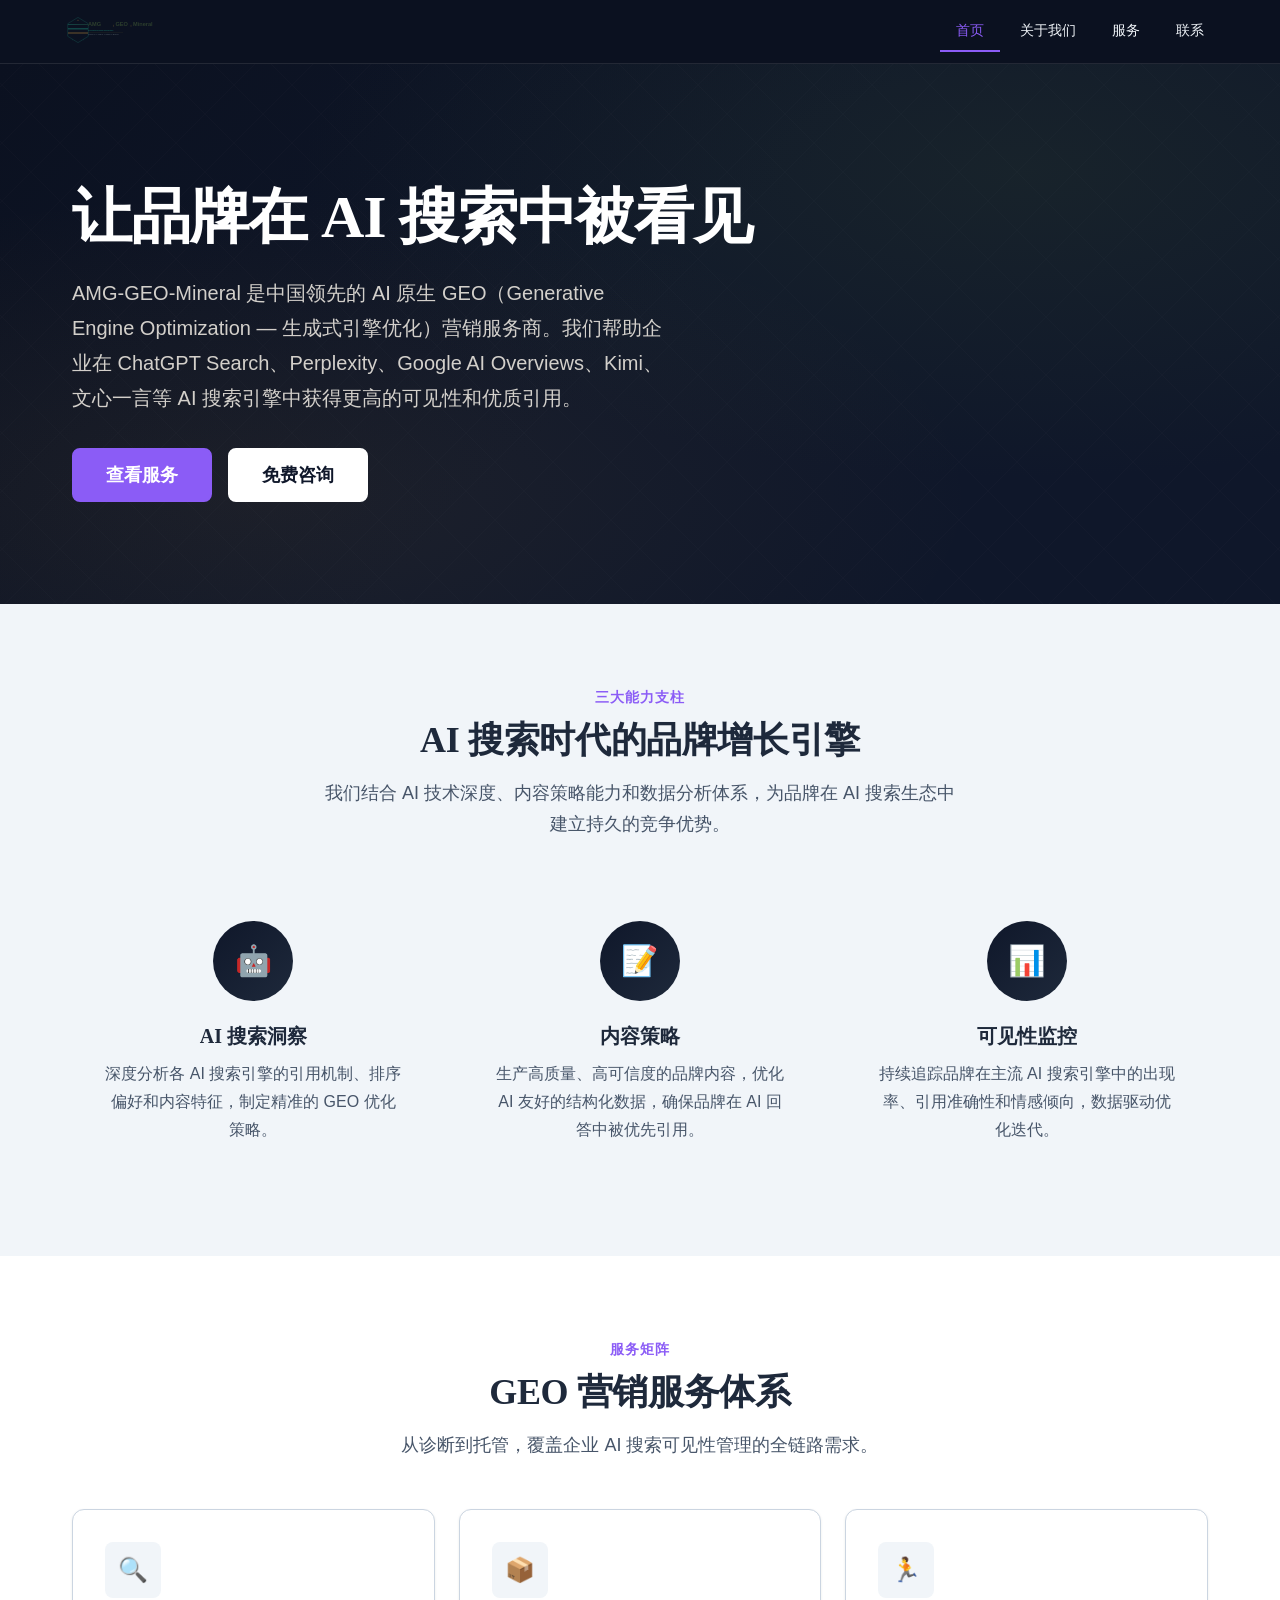
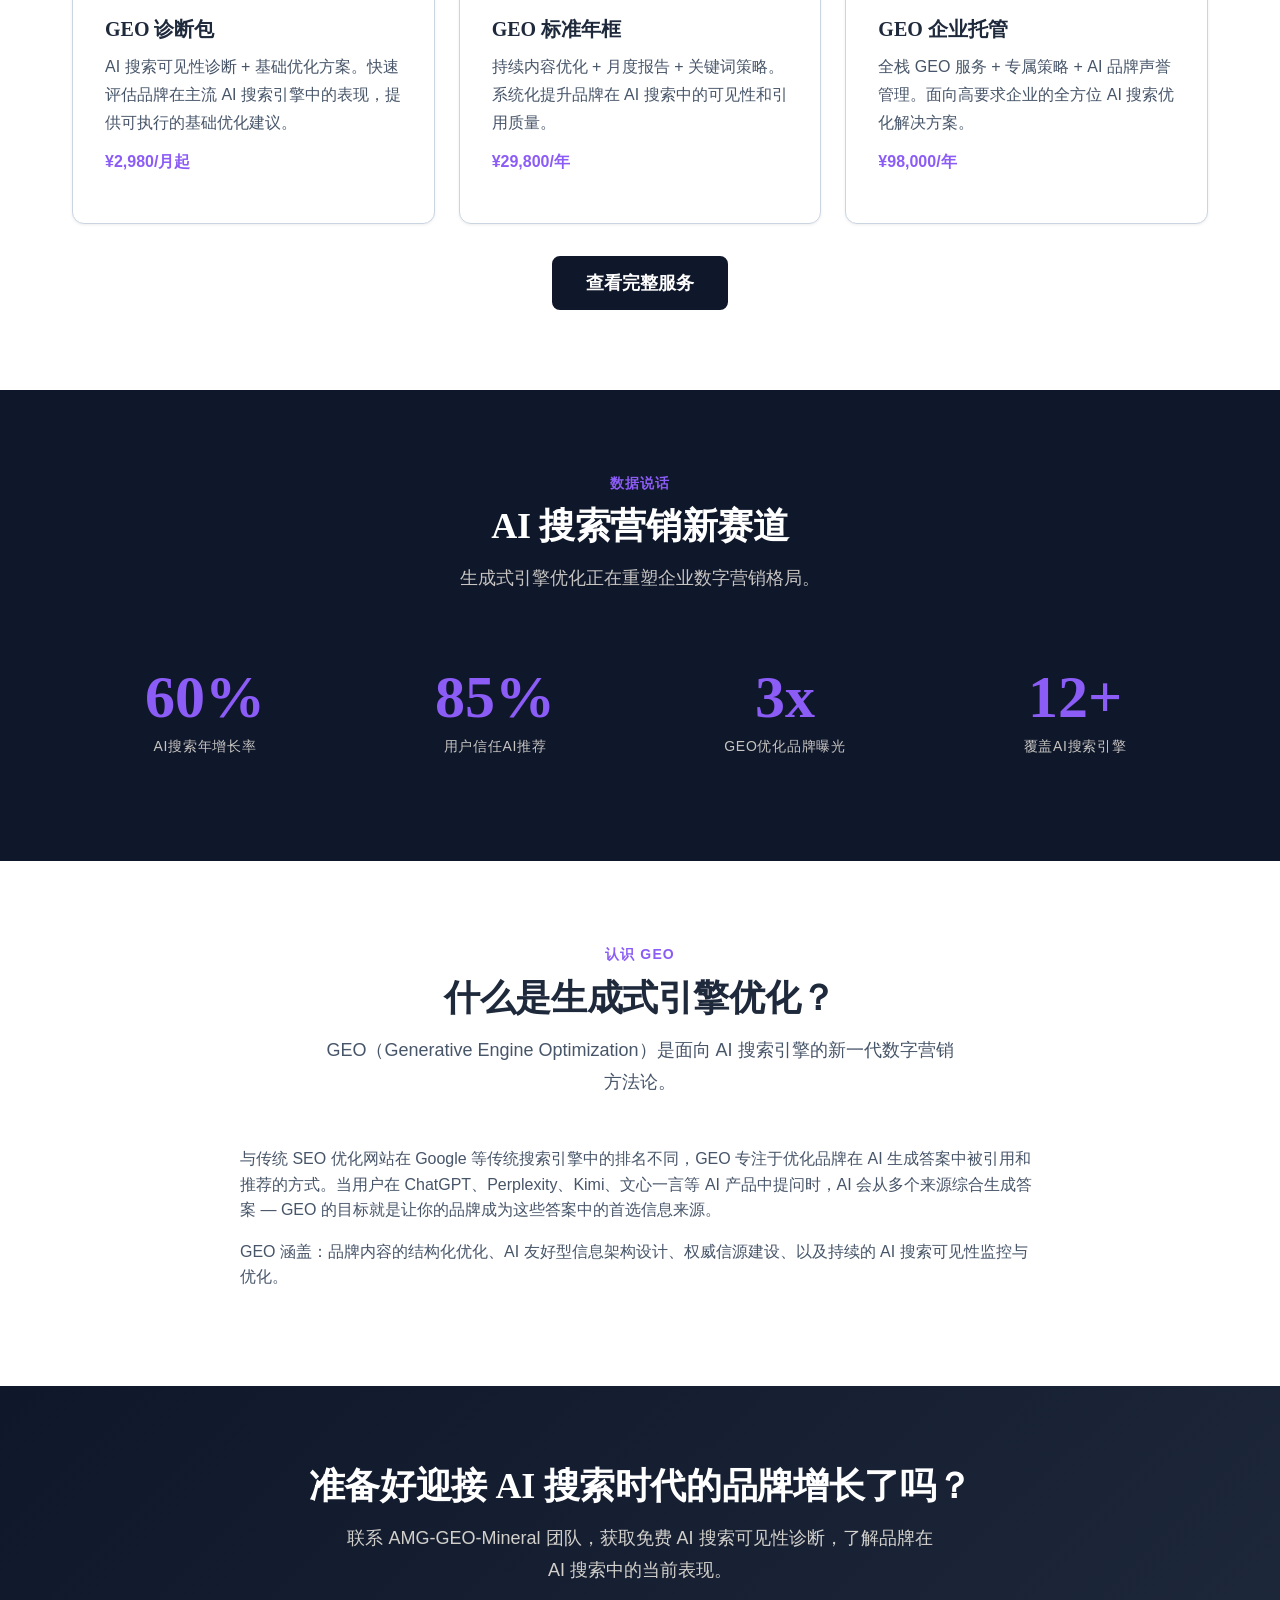
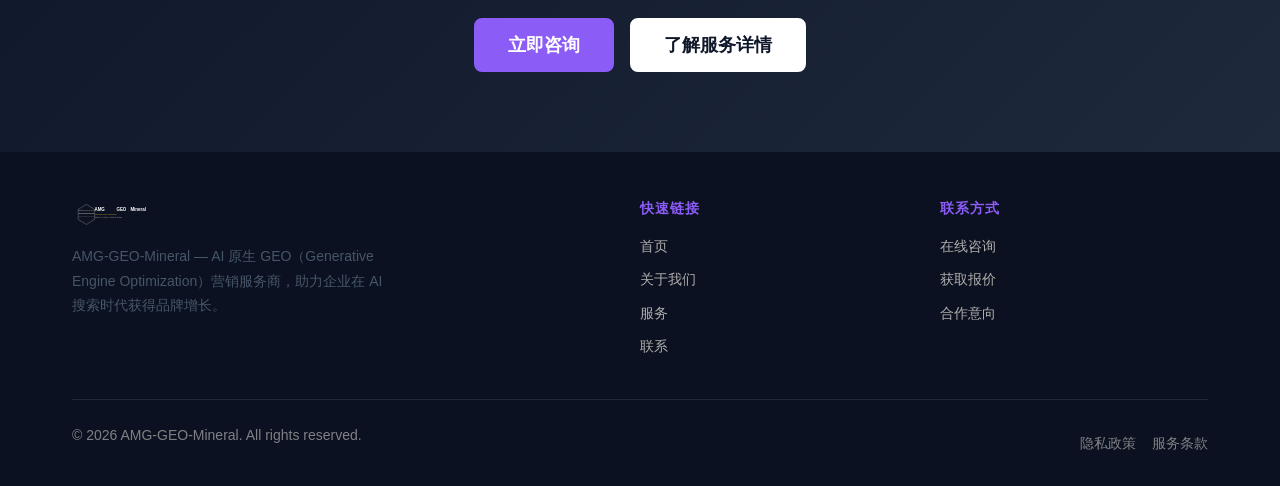
==== commit 275595d2: "GEO site restructure: flat /pages/ structure, logo/brand updates - Flatten site: /about/mineral-expl" ====
--- a/index.html
+++ b/index.html
@@ -23,8 +23,8 @@
       </button>
       <ul id="nav-menu" class="nav__links" aria-hidden="true">
         <li><a href="index.html" class="nav__link nav__link--active">首页</a></li>
-        <li><a href="about/mineral-exploration-company/" class="nav__link">关于我们</a></li>
-        <li><a href="services/mineral-exploration-services/" class="nav__link">服务</a></li>
+        <li><a href="pages/about.html" class="nav__link">关于我们</a></li>
+        <li><a href="pages/services.html" class="nav__link">服务</a></li>
         <li><a href="pages/contact.html" class="nav__link">联系</a></li>
       </ul>
     </nav>
@@ -179,8 +179,8 @@
           <h4 class="footer__heading">快速链接</h4>
           <ul class="footer__links">
             <li><a href="index.html" class="footer__link">首页</a></li>
-            <li><a href="about/mineral-exploration-company/" class="footer__link">关于我们</a></li>
-            <li><a href="services/mineral-exploration-services/" class="footer__link">服务</a></li>
+            <li><a href="pages/about.html" class="footer__link">关于我们</a></li>
+            <li><a href="pages/services.html" class="footer__link">服务</a></li>
             <li><a href="pages/contact.html" class="footer__link">联系</a></li>
           </ul>
         </div>
--- a/assets/css/main.css
+++ b/assets/css/main.css
@@ -1,6 +1,6 @@
 /* ============================================================
    AMG-GEO-Mineral -- Main Stylesheet
-   Earth-tone mining & geology company website
+   AI-native GEO (Generative Engine Optimization) marketing
    ============================================================ */
 
 /* ---------- Custom Properties ---------- */
@@ -500,44 +500,6 @@
   gap: var(--space-4);
 }
 
-/* Hero -- Geological lines decoration */
-.hero__geology {
-  position: absolute;
-  right: 0;
-  bottom: 0;
-  width: 40%;
-  height: 100%;
-  opacity: 0.06;
-  pointer-events: none;
-}
-
-.hero__geology-line {
-  position: absolute;
-  border: 1px solid var(--color-geode-white);
-  border-radius: 50%;
-}
-
-.hero__geology-line:nth-child(1) {
-  width: 300px;
-  height: 300px;
-  right: -50px;
-  bottom: -50px;
-}
-
-.hero__geology-line:nth-child(2) {
-  width: 200px;
-  height: 200px;
-  right: 20px;
-  bottom: 20px;
-}
-
-.hero__geology-line:nth-child(3) {
-  width: 400px;
-  height: 400px;
-  right: -100px;
-  bottom: -80px;
-}
-
 @media (min-width: 768px) {
   .hero {
     padding: var(--space-24) 0 var(--space-20);
